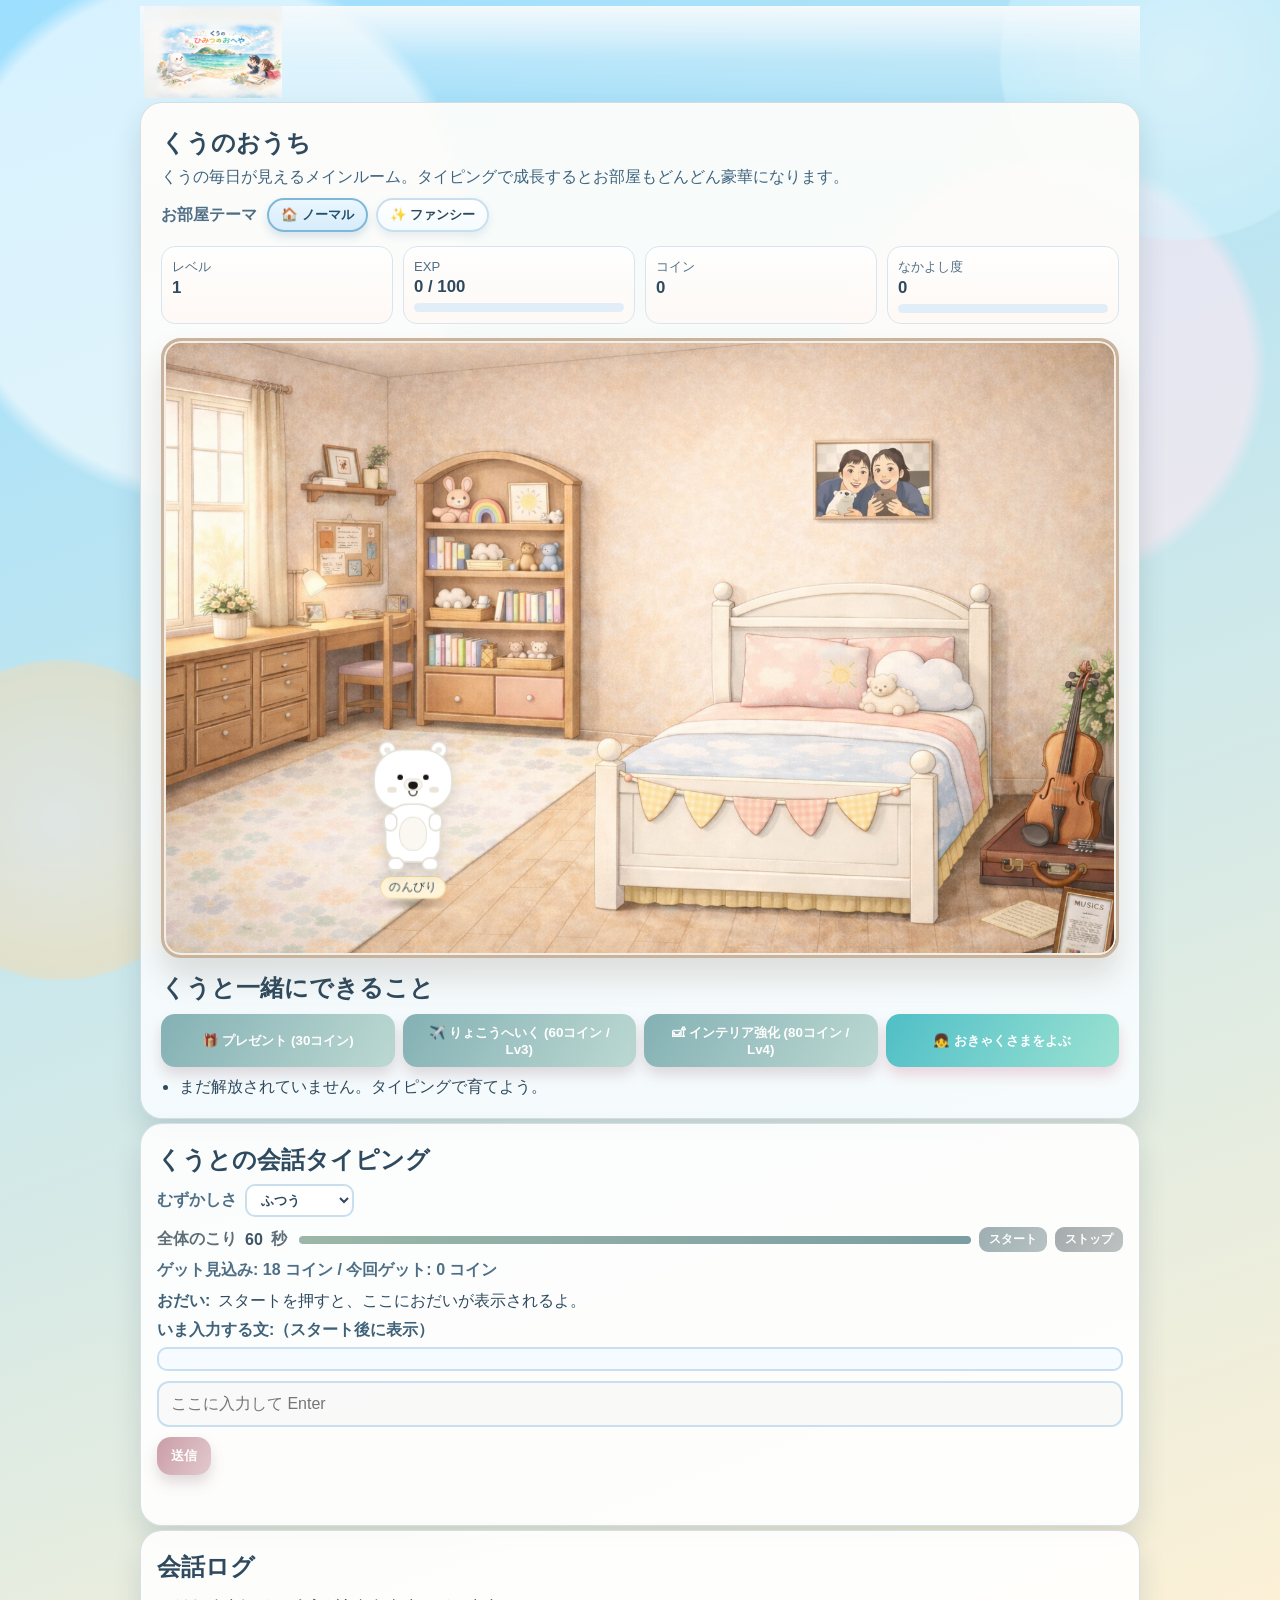
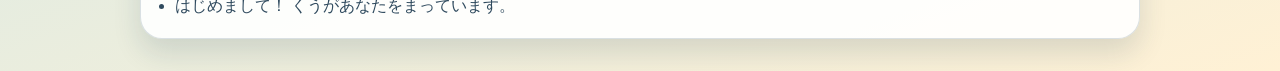
==== index.html @ 97573c38 "Initial commit for Amplify hosting" ====
<!doctype html>
<html lang="ja">
  <head>
    <meta charset="UTF-8" />
    <meta name="viewport" content="width=device-width, initial-scale=1.0" />
    <title>くうのひみつのおへや</title>
    <link rel="stylesheet" href="style.css" />
  </head>
  <body>
    <div class="bg-shape shape-a"></div>
    <div class="bg-shape shape-b"></div>
    <main class="app">
      <header class="hero title-strip" aria-label="くうのひみつのおへや">
        <img class="title-strip-image" src="title.png" alt="くうのひみつのおへや" />
      </header>

      <section class="home-main card">
        <div class="home-head">
          <h2>くうのおうち</h2>
          <p>くうの毎日が見えるメインルーム。タイピングで成長するとお部屋もどんどん豪華になります。</p>
          <div class="room-theme-row">
            <span class="room-theme-label">お部屋テーマ</span>
            <div class="room-theme-buttons" role="group" aria-label="お部屋テーマ">
              <button type="button" class="room-theme-btn" data-theme="normal">🏠 ノーマル</button>
              <button type="button" class="room-theme-btn" data-theme="fancy">✨ ファンシー</button>
            </div>
          </div>
        </div>
        <section class="dashboard">
          <div class="stat">
            <span>レベル</span>
            <strong id="level">1</strong>
          </div>
          <div class="stat">
            <span>EXP</span>
            <strong id="exp">0 / 100</strong>
            <div class="bar"><i id="expBar"></i></div>
          </div>
          <div class="stat">
            <span>コイン</span>
            <strong id="coins">0</strong>
          </div>
          <div class="stat">
            <span>なかよし度</span>
            <strong id="friendship">0</strong>
            <div class="bar warm"><i id="friendBar"></i></div>
          </div>
        </section>

        <div id="room" class="room level-1">
          <div class="ceiling-beam"></div>
          <div class="floor"></div>
          <div class="wall-lamp"></div>
          <div class="window">
            <div class="sea-horizon"></div>
            <div class="sea-wave wave-back"></div>
            <div class="sea-wave wave-front"></div>
            <div class="whale">
              <i class="whale-eye"></i>
              <i class="whale-cheek"></i>
            </div>
            <div class="gull gull-a"></div>
            <div class="gull gull-b"></div>
          </div>
          <div class="curtain curtain-left"></div>
          <div class="curtain curtain-right"></div>
          <div id="kuuInRoom" class="kuu-in-room mood-idle" aria-label="おうちのくう">
            <div class="kuu-body">
              <i class="ear ear-left"></i>
              <i class="ear ear-right"></i>
              <div class="head">
                <i class="eye eye-left"></i>
                <i class="eye eye-right"></i>
                <i class="nose"></i>
                <i class="mouth"></i>
                <i class="cheek cheek-left"></i>
                <i class="cheek cheek-right"></i>
              </div>
              <div class="torso">
                <i class="belly"></i>
              </div>
              <i class="paw paw-left paw-arm"></i>
              <i class="paw paw-right paw-arm"></i>
              <i class="paw paw-leg paw-leg-left"></i>
              <i class="paw paw-leg paw-leg-right"></i>
            </div>
            <div id="kuuMood" class="kuu-mood">のんびり</div>
            <p id="kuuSpeech" class="kuu-speech"></p>
          </div>
          <div id="giftEvent" class="gift-event" aria-hidden="true">
            <div class="gift-box">
              <i class="gift-lid"></i>
              <i class="gift-ribbon"></i>
              <span id="giftItem" class="gift-item"></span>
            </div>
          </div>
          <div class="bed" aria-label="ベッド"></div>
          <div class="tea-table" aria-label="ティーテーブル">
            <i class="table-leg leg-left"></i>
            <i class="table-leg leg-right"></i>
            <i class="cake"></i>
            <i class="tea-cup"></i>
            <i class="tea-pot"></i>
          </div>
          <div class="bookshelf"></div>
          <div class="left-table" aria-label="テーブル"></div>
          <div id="guestVisit" class="guest-visit" aria-hidden="true">
            <img id="guestImage" class="guest-image" src="小学生.png" alt="遊びに来た小学生" />
            <p id="guestSpeech" class="guest-speech">こんにちは！</p>
          </div>
          <div class="rug"></div>
          <div class="wall-photo" aria-label="くうと女の子の写真">
            <img
              class="wall-photo-image"
              src="Gemini_Generated_Image_2qq8fg2qq8fg2qq8.png"
              alt="くうと女の子の写真"
            />
          </div>
          <div class="plush">🧸</div>
          <div class="plant">🪴</div>
          <div id="roomBonus" class="room-bonus"></div>
        </div>

        <section class="actions">
          <h2>くうと一緒にできること</h2>
          <div class="action-grid">
            <button id="giftBtn" class="action-btn">🎁 プレゼント (30コイン)</button>
            <button id="tripBtn" class="action-btn">✈️ りょこうへいく (60コイン / Lv3)</button>
            <button id="interiorBtn" class="action-btn">🛋 インテリア強化 (80コイン / Lv4)</button>
            <button id="guestBtn" class="action-btn">👧 おきゃくさまをよぶ</button>
          </div>
          <ul id="unlockList" class="unlock-list"></ul>
        </section>
      </section>

      <section class="typing card">
        <h2>くうとの会話タイピング</h2>
        <div class="difficulty-row">
          <label for="difficultySelect">むずかしさ</label>
          <select id="difficultySelect">
            <option value="easy">かんたん</option>
            <option value="normal" selected>ふつう</option>
            <option value="challenge">チャレンジ</option>
          </select>
        </div>
        <div class="timer-row">
          <span>全体のこり</span>
          <strong id="timeLeft">60</strong>
          <span>秒</span>
          <div class="timer-bar"><i id="timerBar"></i></div>
          <button id="timerStartBtn" type="button" class="timer-btn">スタート</button>
          <button id="timerStopBtn" type="button" class="timer-btn">ストップ</button>
        </div>
        <p class="coin-preview">ゲット見込み: <strong id="coinPreview">0</strong> コイン / 今回ゲット: <strong id="sessionCoins">0</strong> コイン</p>
        <div class="line"><span>おだい:</span> <p id="promptJa"></p></div>
        <p id="typingGuide" class="typing-guide">入力する文字（ローマ字 / 日本語どちらでもOK）: <code id="promptEn"></code></p>
        <input id="typingInput" type="text" autocomplete="off" spellcheck="false" placeholder="ここに入力して Enter" />
        <button id="submitBtn">送信</button>
        <p id="feedback" class="feedback"></p>
      </section>

      <section class="log card">
        <h2>会話ログ</h2>
        <ul id="chatLog"></ul>
      </section>
    </main>

    <script src="app.js"></script>
  </body>
</html>
---- style.css ----
:root {
  --bg-top: #9ddfff;
  --bg-bottom: #fff1d5;
  --card: rgba(255, 255, 255, 0.9);
  --ink: #2f4a5e;
  --accent: #ff8da6;
  --accent-soft: #ffd7e1;
  --mint: #8ad5bf;
  --line: rgba(54, 88, 112, 0.18);
}

* {
  box-sizing: border-box;
}

body {
  margin: 0;
  min-height: 100vh;
  font-family: "M PLUS Rounded 1c", "Hiragino Maru Gothic ProN", "Yu Gothic", sans-serif;
  background: radial-gradient(circle at 16% 14%, #ffffff95 0 14%, transparent 15%),
    radial-gradient(circle at 82% 22%, #ffe8f299 0 12%, transparent 13%),
    linear-gradient(160deg, var(--bg-top), var(--bg-bottom));
  color: var(--ink);
  overflow-x: hidden;
}

.bg-shape {
  position: fixed;
  border-radius: 999px;
  filter: blur(1px);
  opacity: 0.45;
  z-index: 0;
}

.shape-a {
  width: 360px;
  height: 360px;
  background: radial-gradient(circle, #fff 0%, #d6f6ff 70%, transparent 100%);
  top: -120px;
  right: -80px;
  animation: drift 7s ease-in-out infinite alternate;
}

.shape-b {
  width: 320px;
  height: 320px;
  background: radial-gradient(circle, #ffe6d8 0%, #ffd9a6 65%, transparent 100%);
  left: -100px;
  bottom: -80px;
  animation: drift 9s ease-in-out infinite alternate-reverse;
}

@keyframes drift {
  from {
    transform: translateY(0) translateX(0);
  }
  to {
    transform: translateY(24px) translateX(16px);
  }
}

@keyframes roomDepthDrift {
  from {
    background-size: 50% 100%, 50% 100%, 100% 100%;
  }
  to {
    background-size: 50.7% 100%, 50.7% 100%, 100% 100%;
  }
}

.app {
  position: relative;
  z-index: 1;
  width: min(1000px, 94vw);
  margin: 6px auto 32px;
  display: grid;
  gap: 4px;
}

.card {
  background: var(--card);
  border: 1px solid var(--line);
  border-radius: 22px;
  box-shadow: 0 14px 28px rgba(21, 56, 81, 0.14);
  padding: 16px;
}

.hero {
  display: grid;
  grid-template-columns: 1fr auto;
  align-items: end;
  justify-content: space-between;
  gap: 18px;
  padding: 20px 22px 18px;
  background:
    radial-gradient(circle at 88% 20%, #ffe0ed9e 0 20%, transparent 21%),
    radial-gradient(circle at 12% 84%, #d8f0ff9c 0 19%, transparent 20%),
    linear-gradient(135deg, #fffdf8f2, #fff8f0eb);
  border: 1px solid #e5d8c5;
}

.hero.title-strip {
  position: relative;
  display: flex;
  justify-content: flex-start;
  align-items: flex-start;
  padding: 0 4px 0;
  border: 0;
  border-radius: 0;
  background: linear-gradient(180deg, #f4f9fc 0%, #f4f9fc94 34%, #f4f9fc3b 58%, #f4f9fc00 100%);
  box-shadow: none;
  overflow: visible;
}

.hero.title-strip::after {
  content: none;
}

.title-strip-image {
  display: block;
  width: min(100%, 560px);
  max-height: 92px;
  height: auto;
  margin: 0;
  object-fit: contain;
  object-position: left top;
  filter: none;
}


.hero-copy {
  max-width: 720px;
  display: grid;
  gap: 8px;
}

.eyebrow {
  margin: 0;
  margin-bottom: 8px;
}

.eyebrow span {
  display: inline-block;
  letter-spacing: 0.14em;
  font-size: 0.7rem;
  text-transform: uppercase;
  color: #6b5a43;
  background: #fffef9cc;
  border: 1px solid #e2d2be;
  border-radius: 999px;
  padding: 4px 10px;
}

h1 {
  margin: 0;
  font-size: clamp(1.1rem, 2vw, 1.35rem);
  line-height: 1.25;
  color: #6f5b47;
  letter-spacing: 0.02em;
}

h2 {
  margin: 4px 0 8px;
}

.home-head p {
  margin: 0;
  color: #40647e;
}

.room-theme-row {
  margin-top: 10px;
  display: flex;
  align-items: center;
  gap: 10px;
  flex-wrap: wrap;
}

.room-theme-label {
  font-weight: 700;
  color: #4f6f86;
}

.room-theme-buttons {
  display: flex;
  gap: 8px;
  flex-wrap: wrap;
}

.room-theme-btn {
  border: 2px solid #c9dfef;
  border-radius: 999px;
  padding: 6px 12px;
  background: linear-gradient(180deg, #ffffff, #f4fbff);
  color: #2f4a5e;
  font-weight: 700;
  box-shadow: 0 4px 8px rgba(74, 112, 138, 0.12);
}

.room-theme-btn.is-active {
  border-color: #7eb7d9;
  background: linear-gradient(180deg, #eaf7ff, #d7ecfa);
  color: #24506d;
  box-shadow: 0 5px 10px rgba(52, 111, 147, 0.18);
}

.subtitle {
  margin: 0;
  line-height: 1.5;
  color: #5f6d75;
  background: #fffffff0;
  border: 1px solid #e4dccf;
  border-radius: 12px;
  padding: 9px 12px;
}

.hero-tags {
  margin-top: 12px;
  display: flex;
  flex-wrap: wrap;
  gap: 8px;
}

.hero-tags span {
  font-size: 0.74rem;
  font-weight: 700;
  color: #6a5d4c;
  background: #fffaf1;
  border: 1px solid #e7d2b6;
  border-radius: 999px;
  padding: 4px 10px;
}

.kuu-face {
  align-self: center;
  font-size: clamp(2.3rem, 5vw, 3.1rem);
  background: linear-gradient(180deg, #fffef9, #fff5e8);
  border: 2px solid #eed4ba;
  border-radius: 22px;
  padding: 14px 18px;
  white-space: nowrap;
  box-shadow: 0 10px 20px rgba(112, 85, 58, 0.2);
}

.dashboard {
  display: grid;
  grid-template-columns: repeat(auto-fit, minmax(160px, 1fr));
  gap: 10px;
}

.home-main {
  padding: 20px;
  background: linear-gradient(180deg, #fffdf9e8 0%, #f7fcffe8 100%);
}

.home-main .dashboard {
  margin-top: 14px;
}

.stat {
  background: linear-gradient(180deg, #ffffffdb, #fff8f4d8);
  border-radius: 14px;
  border: 1px solid #d8e5ef;
  padding: 10px;
}

.stat span {
  font-size: 0.82rem;
  color: #4f6f86;
}

.stat strong {
  display: block;
  margin-top: 2px;
  font-size: 1.05rem;
}

.bar {
  margin-top: 6px;
  width: 100%;
  height: 9px;
  border-radius: 99px;
  background: #e2eef7;
}

.bar i {
  display: block;
  width: 0;
  height: 100%;
  border-radius: 99px;
  background: linear-gradient(90deg, #69a6ff, #9fd5ff);
  transition: width 220ms ease;
}

.bar.warm i {
  background: linear-gradient(90deg, #ff8f6f, #ffd18b);
}

.line {
  display: flex;
  gap: 8px;
  align-items: flex-start;
  margin-bottom: 8px;
}

.line span {
  font-weight: 800;
  color: #3f6178;
}

.line p {
  margin: 0;
}

.typing-guide {
  margin: 0 0 10px;
  font-weight: 700;
  color: #3f6178;
}

.typing-guide code {
  display: block;
  margin-top: 6px;
  padding: 10px 12px;
  border-radius: 10px;
  border: 2px solid #c9dff1;
  background: #f5fbff;
  color: #27485f;
  font-size: 0.98rem;
  line-height: 1.5;
  white-space: pre-wrap;
  word-break: break-word;
}

.timer-row {
  display: flex;
  align-items: center;
  flex-wrap: wrap;
  gap: 8px;
  margin-bottom: 10px;
  color: #5d6e79;
  font-weight: 700;
}

.timer-row strong {
  width: 2ch;
  text-align: right;
  color: #3e5566;
}

.timer-bar {
  flex: 1;
  height: 8px;
  border-radius: 99px;
  background: #ddd6cc;
  overflow: hidden;
  margin-left: 4px;
}

.timer-bar i {
  display: block;
  width: 100%;
  height: 100%;
  background: linear-gradient(90deg, #9cb7a9, #7a9ea1);
  transition: width 180ms linear;
}

.timer-btn {
  padding: 5px 10px;
  border-radius: 9px;
  font-size: 0.72rem;
  font-weight: 700;
  box-shadow: none;
  background: linear-gradient(120deg, #9eaeb1, #b7c2c4);
}

.coin-preview {
  margin: -2px 0 10px;
  color: #4f6f86;
  font-weight: 700;
}

.difficulty-row {
  display: flex;
  align-items: center;
  gap: 8px;
  margin-bottom: 10px;
}

.difficulty-row label {
  font-weight: 700;
  color: #4f6f86;
}

.difficulty-row select {
  border: 2px solid #c9dfef;
  border-radius: 10px;
  padding: 6px 10px;
  background: #fff;
  color: #2f4a5e;
  font-weight: 700;
}

code {
  background: #eef6ff;
  border: 1px solid #d4e7f8;
  border-radius: 8px;
  padding: 2px 8px;
}

input {
  width: 100%;
  padding: 12px;
  font-size: 1rem;
  border: 2px solid #c9dfef;
  border-radius: 12px;
  margin-bottom: 10px;
}

button {
  border: 0;
  border-radius: 14px;
  background: linear-gradient(120deg, var(--accent), #ffc1cf);
  color: white;
  font-weight: 700;
  padding: 10px 14px;
  cursor: pointer;
  box-shadow: 0 8px 14px rgba(190, 88, 115, 0.24);
}

button:disabled {
  filter: grayscale(0.6);
  cursor: not-allowed;
}

.feedback {
  min-height: 24px;
  margin: 10px 0 0;
  font-weight: 700;
}

.actions h2 {
  margin: 14px 0 10px;
}

.action-grid {
  display: grid;
  grid-template-columns: repeat(auto-fit, minmax(190px, 1fr));
  gap: 8px;
}

.action-btn {
  background: linear-gradient(120deg, #4fbfc7, #9ce2d2);
}

.unlock-list {
  margin: 10px 0 0;
  padding-left: 18px;
}

.room {
  position: relative;
  height: 620px;
  margin-top: 14px;
  border-radius: 20px;
  border: 3px solid #c9b39c;
  background:
    linear-gradient(112deg, #efe3d4 0%, #e0cfbb 100%),
    linear-gradient(248deg, #f1e8dc 0%, #dfcebb 100%),
    radial-gradient(circle at 50% -6%, #fff7ea 0 18%, transparent 42%);
  background-size: 50% 100%, 50% 100%, 100% 100%;
  background-position: left top, right top, center top;
  background-repeat: no-repeat;
  overflow: hidden;
  box-shadow: inset 0 0 0 2px #f3ede4, 0 20px 30px rgba(105, 89, 73, 0.18);
  animation: none;
}

.room.room-image.room-theme-normal {
  background: url("./部屋.png") center / cover no-repeat;
}

.room.room-image.room-theme-fancy {
  background: url("./部屋_ファンシー.png") center / cover no-repeat;
}

.room.room-image.room-theme-hawaii {
  background: url("./beach.png") center / cover no-repeat;
}

.room.room-image.room-theme-hawaii > :not(#kuuInRoom) {
  display: none !important;
}

.room.room-image::before,
.room.room-image::after {
  display: none;
}

.room.room-image .ceiling-beam,
.room.room-image .floor,
.room.room-image .wall-lamp,
.room.room-image .window,
.room.room-image .curtain,
.room.room-image .bed,
.room.room-image .kitchen,
.room.room-image .tea-table,
.room.room-image .bookshelf,
.room.room-image .rug,
.room.room-image .wall-photo,
.room.room-image .plush,
.room.room-image .plant,
.room.room-image .room-bonus {
  display: none !important;
}

.left-table {
  position: absolute;
  left: 94px;
  bottom: 52px;
  width: 340px;
  height: 380px;
  background: url("./テーブル.png") center / contain no-repeat;
  z-index: 6;
  pointer-events: none;
}

.guest-visit {
  position: absolute;
  left: 50%;
  bottom: -34px;
  width: 280px;
  opacity: 0;
  transform: translateX(-50%) translateY(8px) scale(0.94);
  transition: opacity 180ms ease, transform 180ms ease;
  z-index: 11;
  pointer-events: none;
}

.guest-visit.active {
  opacity: 1;
  transform: translateX(-50%) translateY(0) scale(1);
}

.guest-image {
  display: block;
  width: 100%;
  height: auto;
  filter: drop-shadow(0 8px 12px rgba(42, 51, 62, 0.2));
}

.guest-speech {
  position: absolute;
  left: 50%;
  bottom: calc(100% + 8px);
  transform: translateX(-50%);
  margin: 0;
  min-width: 132px;
  max-width: min(240px, 88vw);
  padding: 7px 11px;
  border-radius: 14px;
  border: 1px solid #c3d5e1;
  background: #f7fcff;
  color: #34586f;
  font-size: 0.72rem;
  font-weight: 700;
  text-align: center;
  white-space: normal;
  overflow-wrap: anywhere;
  word-break: break-word;
  line-height: 1.35;
  box-shadow: 0 5px 10px rgba(61, 92, 112, 0.16);
}

.guest-speech::after {
  content: "";
  position: absolute;
  left: 50%;
  top: 100%;
  width: 12px;
  height: 12px;
  background: #f7fcff;
  border-right: 1px solid #c3d5e1;
  border-bottom: 1px solid #c3d5e1;
  transform: translateX(-50%) rotate(45deg);
}

.room::before {
  content: "";
  position: absolute;
  inset: 0;
  background:
    linear-gradient(90deg, transparent 49.55%, #ccb49b 49.86%, #f6ead9 50%, #ccb49b 50.14%, transparent 50.45%),
    radial-gradient(circle at 50% 14%, #ffffff7a 0%, transparent 28%);
  box-shadow: inset 0 0 54px #8e623729;
  pointer-events: none;
}

.room::after {
  content: "";
  position: absolute;
  inset: 0;
  border-radius: 14px;
  box-shadow: inset 0 -28px 42px #6f4b2e40;
  pointer-events: none;
}

.ceiling-beam {
  position: absolute;
  left: 0;
  right: 0;
  top: 0;
  height: 22px;
  background: linear-gradient(180deg, #b29b82, #9c856d);
  border-bottom: 2px solid #85725f;
  z-index: 2;
}

.wall-lamp {
  position: absolute;
  right: 184px;
  top: 56px;
  width: 22px;
  height: 38px;
  border-radius: 12px;
  background: linear-gradient(180deg, #f0e8db, #e2d4bf);
  border: 2px solid #b8a58d;
  z-index: 4;
  animation: lampPulse 3.8s ease-in-out infinite;
}

.wall-lamp::before {
  content: "";
  position: absolute;
  left: 50%;
  top: -8px;
  width: 8px;
  height: 8px;
  transform: translateX(-50%);
  border-radius: 50%;
  background: #d5bf94;
}

.wall-lamp::after {
  content: "";
  position: absolute;
  left: 50%;
  top: -8px;
  width: 120px;
  height: 120px;
  transform: translateX(-50%);
  border-radius: 50%;
  background: radial-gradient(circle, #d8c4a05e 0%, transparent 72%);
}

.floor {
  position: absolute;
  left: 0;
  right: 0;
  bottom: 0;
  height: 360px;
  background:
    linear-gradient(90deg, transparent 49.7%, #9f846b 50%, transparent 50.3%);
  z-index: 1;
}

.floor::before {
  content: "";
  position: absolute;
  inset: 0 50% 0 0;
  clip-path: polygon(100% 1%, 0 100%, 100% 100%);
  background:
    linear-gradient(180deg, #cab39b 0%, #b79d84 32%, #9f856c 100%),
    repeating-linear-gradient(
      92deg,
      #b69d84 0 16px,
      #a58d75 16px 32px
    ),
    repeating-linear-gradient(
      146deg,
      transparent 0 20px,
      rgba(118, 90, 63, 0.22) 20px 24px
    );
  background-blend-mode: multiply;
  border-top: 2px solid #917960;
  box-shadow: inset -10px 0 18px rgba(86, 61, 39, 0.16);
}

.floor::after {
  content: "";
  position: absolute;
  inset: 0 0 0 50%;
  clip-path: polygon(0 1%, 0 100%, 100% 100%);
  background:
    linear-gradient(180deg, #ccb79f 0%, #b9a086 32%, #a28870 100%),
    repeating-linear-gradient(
      88deg,
      #b89f86 0 16px,
      #a78f76 16px 32px
    ),
    repeating-linear-gradient(
      34deg,
      transparent 0 20px,
      rgba(118, 90, 63, 0.22) 20px 24px
    );
  background-blend-mode: multiply;
  border-top: 2px solid #917960;
  box-shadow: inset 10px 0 18px rgba(86, 61, 39, 0.16);
}

.window {
  position: absolute;
  top: 40px;
  left: 16px;
  width: min(300px, 33%);
  height: 198px;
  border-radius: 18px;
  border: 12px solid #f0ebe4;
  box-shadow: inset 0 0 0 5px #b4a18e, 0 8px 16px rgba(110, 94, 78, 0.2);
  background: linear-gradient(#a7c7d6 0%, #dde7ec 55%, #94b4c3 56%, #7396a8 100%);
  overflow: hidden;
  z-index: 1;
  transform: skewX(-6deg) skewY(-1deg);
  transform-origin: left center;
  clip-path: polygon(0 0, 96% 3%, 92% 100%, 0 100%);
}

.curtain {
  position: absolute;
  top: 34px;
  width: 40px;
  height: 226px;
  border-radius: 0 0 16px 16px;
  background: repeating-linear-gradient(
    90deg,
    #d9c6cb 0 8px,
    #c9b4bc 8px 16px
  );
  border: 2px solid #b29da4;
  z-index: 3;
  transform-origin: top center;
  animation: curtainSway 6.4s ease-in-out infinite;
  transform: skewX(-6deg) skewY(-1deg);
}

.curtain-left {
  left: 12px;
}

.curtain-right {
  left: calc(16px + min(300px, 33%) - 48px);
  animation-delay: 0.8s;
}

.window::before {
  content: "";
  position: absolute;
  inset: 0;
  border-radius: 6px;
  box-shadow: inset 0 0 0 9px #f0ebe4, inset 0 0 0 13px #b4a18e;
  z-index: 8;
  pointer-events: none;
}

.window::after {
  content: "";
  position: absolute;
  inset: 13px;
  background:
    linear-gradient(90deg, transparent 49%, #ddd5c7 49%, #ddd5c7 51%, transparent 51%),
    linear-gradient(180deg, transparent 47%, #ddd5c7 47%, #ddd5c7 49%, transparent 49%);
  z-index: 9;
  pointer-events: none;
}

.whale {
  position: absolute;
  width: 96px;
  height: 38px;
  left: 22%;
  top: 60%;
  border-radius: 38px 48px 30px 26px;
  background: linear-gradient(180deg, #627d8f, #4a6575);
  z-index: 2;
  animation: whaleSwim 10s ease-in-out infinite;
}

.whale::before {
  content: "";
  position: absolute;
  right: -14px;
  top: 10px;
  width: 18px;
  height: 14px;
  border-radius: 0 50% 50% 0;
  background: #425b6b;
}

.whale::after {
  content: "";
  position: absolute;
  left: 26px;
  top: -16px;
  width: 4px;
  height: 18px;
  border-radius: 99px;
  background: #eaf9ff;
  box-shadow: -4px -6px 0 #eaf9ff99, 4px -5px 0 #eaf9ff88;
}

.whale-eye {
  position: absolute;
  left: 24px;
  top: 14px;
  width: 7px;
  height: 7px;
  border-radius: 50%;
  background: #243646;
}

.whale-cheek {
  position: absolute;
  left: 14px;
  top: 22px;
  width: 10px;
  height: 6px;
  border-radius: 99px;
  background: #d8b9b9;
  opacity: 0.85;
}

.sea-horizon {
  position: absolute;
  left: 0;
  right: 0;
  top: 56%;
  height: 2px;
  background: #c4d5de;
  opacity: 0.7;
}

.sea-wave {
  position: absolute;
  width: 220%;
  left: -20%;
  border-radius: 45% 55% 0 0;
}

.wave-back {
  bottom: -18px;
  height: 82px;
  z-index: 1;
  background: radial-gradient(circle at 30% 100%, #88aebe 0 38%, transparent 39%),
    radial-gradient(circle at 58% 100%, #7ca2b3 0 36%, transparent 37%),
    radial-gradient(circle at 82% 100%, #7098aa 0 33%, transparent 34%),
    linear-gradient(#6f99ac, #5f8698);
  animation: waveDrift 11s linear infinite;
}

.wave-front {
  bottom: -24px;
  height: 94px;
  z-index: 3;
  background: radial-gradient(circle at 18% 100%, #9cb9c6 0 40%, transparent 41%),
    radial-gradient(circle at 44% 100%, #96b4c1 0 40%, transparent 41%),
    radial-gradient(circle at 72% 100%, #8eacba 0 38%, transparent 39%),
    linear-gradient(#7f9fac, #577a8d);
  animation: waveDrift 7.8s linear infinite reverse;
}

.rug {
  position: absolute;
  left: 338px;
  bottom: 36px;
  width: 206px;
  height: 62px;
  border-radius: 55px;
  background:
    radial-gradient(circle at 50% 50%, #f2e9df 0 16%, transparent 17%),
    repeating-radial-gradient(circle at 50% 50%, #d8cabd 0 8%, #c4b3a3 8% 16%);
  border: 3px solid #b29b85;
  box-shadow: inset 0 -8px 0 #c1ac98;
  z-index: 2;
}

.gull {
  position: absolute;
  width: 18px;
  height: 10px;
  border-top: 2px solid #f7fbff;
  border-radius: 99px 99px 0 0;
  opacity: 0.9;
}

.gull::after {
  content: "";
  position: absolute;
  left: 8px;
  top: -2px;
  width: 18px;
  height: 10px;
  border-top: 2px solid #f7fbff;
  border-radius: 99px 99px 0 0;
}

.gull-a {
  top: 48px;
  left: 56px;
  animation: gullFloat 8s ease-in-out infinite;
}

.gull-b {
  top: 92px;
  left: 210px;
  width: 14px;
  opacity: 0.75;
  animation: gullFloat 6.8s ease-in-out infinite 1.2s;
}

.kuu-in-room {
  position: absolute;
  left: 20%;
  bottom: 36px;
  --kuu-body-scale: 0.78;
  display: grid;
  justify-items: center;
  gap: 4px;
  z-index: 12;
  transform-origin: center bottom;
  perspective: 620px;
  transform-style: preserve-3d;
  will-change: transform;
  animation: kuuBob 2.4s ease-in-out infinite;
}

.kuu-in-room::before {
  content: "";
  position: absolute;
  left: 50%;
  bottom: 8px;
  width: 74px;
  height: 16px;
  transform: translateX(-50%);
  border-radius: 50%;
  background: radial-gradient(ellipse at center, rgba(43, 35, 29, 0.34) 0%, rgba(43, 35, 29, 0) 72%);
  z-index: -1;
  pointer-events: none;
  animation: kuuShadowPulse 2.4s ease-in-out infinite;
}

.kuu-body {
  position: relative;
  width: 118px;
  height: 172px;
  transform: scale(var(--kuu-body-scale));
  transform-origin: center bottom;
  filter: drop-shadow(0 8px 10px rgba(70, 78, 82, 0.2));
}

.ear {
  position: absolute;
  top: 4px;
  width: 22px;
  height: 22px;
  border-radius: 50%;
  background: #ffffff;
  border: 2px solid #e3e0d6;
  animation: earWiggle 4.2s ease-in-out infinite;
}

.ear::after {
  content: "";
  position: absolute;
  inset: 6px 5px 5px;
  border-radius: 50%;
  background: #ebe7df;
}

.ear-left {
  left: 15px;
}

.ear-right {
  right: 15px;
}

.head {
  position: absolute;
  left: 8px;
  right: 8px;
  top: 14px;
  height: 78px;
  border-radius: 38px 38px 34px 34px;
  background: #ffffff;
  border: 2px solid #e3e0d6;
}

.head::after {
  content: "";
  position: absolute;
  left: 50%;
  top: 36px;
  width: 22px;
  height: 14px;
  transform: translateX(-50%);
  border-radius: 12px;
  background: #f8f5ee;
  border: 1px solid #e0dbcf;
}

.head::before {
  content: "";
  position: absolute;
  left: 50%;
  top: 16px;
  width: 30px;
  height: 40px;
  transform: translateX(-50%);
  border-radius: 50%;
  background: #f6f3eb;
  border: 1px solid #e0dbcf;
  opacity: 0;
}

.eye {
  position: absolute;
  top: 31px;
  width: 7px;
  height: 7px;
  border-radius: 50%;
  background: #191816;
  animation: eyeBlink 3.4s infinite;
  z-index: 2;
}

.eye-left {
  left: 29px;
}

.eye-right {
  right: 29px;
}

.nose {
  position: absolute;
  left: 50%;
  top: 40px;
  width: 12px;
  height: 10px;
  border-radius: 55% 55% 68% 68%;
  background: #1b1917;
  transform: translateX(-50%);
  z-index: 3;
}

.mouth {
  position: absolute;
  left: 50%;
  top: 52px;
  width: 12px;
  height: 7px;
  border: 2px solid #6c655b;
  border-top: 0;
  border-radius: 0 0 10px 10px;
  transform: translateX(-50%);
  z-index: 3;
}

.cheek {
  position: absolute;
  top: 47px;
  width: 12px;
  height: 7px;
  border-radius: 99px;
  background: #e9e2d5;
  opacity: 0.92;
}

.cheek-left {
  left: 16px;
}

.cheek-right {
  right: 16px;
}

.torso {
  position: absolute;
  left: 23px;
  right: 23px;
  top: 84px;
  height: 76px;
  border-radius: 30px 30px 24px 24px;
  background: #ffffff;
  border: 2px solid #e3e0d6;
}

.belly {
  position: absolute;
  left: 50%;
  top: 15px;
  width: 36px;
  height: 44px;
  transform: translateX(-50%);
  border-radius: 48%;
  background: #faf8f1;
  border: 1px solid #e3e0d6;
}

.paw {
  position: absolute;
  width: 18px;
  height: 13px;
  border-radius: 10px 10px 8px 8px;
  background: #ffffff;
  border: 2px solid #e3e0d6;
}

.paw-arm {
  top: 96px;
  width: 18px;
  height: 24px;
  border-radius: 14px;
}

.paw-left {
  left: 21px;
}

.paw-right {
  right: 21px;
}

.paw-leg {
  bottom: 2px;
  width: 22px;
  height: 17px;
  border-radius: 12px 12px 10px 10px;
}

.paw-leg-left {
  left: 26px;
}

.paw-leg-right {
  right: 26px;
}

.kuu-body::after {
  content: "";
  position: absolute;
  right: -7px;
  top: 113px;
  width: 16px;
  height: 7px;
  border-radius: 50%;
  border: 2px solid #e3e0d6;
  border-left: 0;
  opacity: 0;
  box-shadow: 0 6px 12px rgba(84, 79, 69, 0.18);
}

.bed {
  position: absolute;
  left: -8px;
  bottom: 46px;
  width: 470px;
  height: 298px;
  background: url("./ベッド.png") center / contain no-repeat;
  z-index: 4;
  pointer-events: none;
}

.kitchen {
  position: absolute;
  left: 14px;
  bottom: 82px;
  width: 320px;
  height: 130px;
  z-index: 4;
  transform: scale(0.84);
  transform-origin: left bottom;
}

.kitchen.cooking::before {
  content: "🍳";
  position: absolute;
  left: 226px;
  bottom: 70px;
  font-size: 1.2rem;
  animation: panBounce 0.8s ease-in-out infinite;
}

.kitchen.cooking::after {
  content: "";
  position: absolute;
  left: 236px;
  bottom: 86px;
  width: 20px;
  height: 24px;
  border-radius: 50%;
  background: radial-gradient(circle, #ffffffaa 0%, transparent 70%);
  animation: steamRise 1s ease-in-out infinite;
}

.fridge {
  position: absolute;
  left: 0;
  bottom: 0;
  width: 66px;
  height: 120px;
  border-radius: 14px;
  background: linear-gradient(180deg, #e2e7eb, #d0d6dd);
  border: 3px solid #a2adb8;
}

.fridge::before {
  content: "";
  position: absolute;
  left: 7px;
  right: 7px;
  top: 50%;
  height: 2px;
  background: #97a3af;
}

.counter {
  position: absolute;
  left: 74px;
  bottom: 0;
  width: 230px;
  height: 86px;
  border-radius: 10px;
  background: linear-gradient(180deg, #e1d5c5, #d0bfab);
  border: 3px solid #a08a72;
}

.counter::before {
  content: "";
  position: absolute;
  left: -3px;
  right: -3px;
  top: -10px;
  height: 12px;
  border-radius: 10px;
  background: #937a61;
}

.sink {
  position: absolute;
  left: 126px;
  bottom: 44px;
  width: 66px;
  height: 24px;
  border-radius: 10px;
  border: 2px solid #8f9eac;
  background: #c1cfd9;
}

.sink::before {
  content: "";
  position: absolute;
  left: 26px;
  top: -12px;
  width: 10px;
  height: 12px;
  border: 2px solid #8f9eac;
  border-bottom: 0;
  border-radius: 8px 8px 0 0;
}

.stove {
  position: absolute;
  left: 214px;
  bottom: 46px;
  width: 56px;
  height: 20px;
  border-radius: 8px;
  background: #52575d;
}

.stove::before,
.stove::after {
  content: "";
  position: absolute;
  top: 5px;
  width: 10px;
  height: 10px;
  border-radius: 50%;
  border: 2px solid #8c959d;
}

.stove::before {
  left: 10px;
}

.stove::after {
  right: 10px;
}

.kettle {
  position: absolute;
  left: 236px;
  bottom: 66px;
  width: 20px;
  height: 14px;
  border-radius: 10px 10px 8px 8px;
  background: #d8cec4;
  border: 2px solid #9b8a7b;
}

.kettle::before {
  content: "";
  position: absolute;
  right: -6px;
  top: 2px;
  width: 6px;
  height: 6px;
  border: 2px solid #9b8a7b;
  border-left: 0;
  border-radius: 0 8px 8px 0;
}

.shelf {
  position: absolute;
  left: 124px;
  bottom: 96px;
  width: 118px;
  height: 12px;
  border-radius: 6px;
  background: #957a60;
}

.shelf::before,
.shelf::after {
  content: "";
  position: absolute;
  top: -20px;
  width: 14px;
  height: 20px;
  border-radius: 4px;
  background: #ccb49a;
  border: 2px solid #9f846b;
}

.shelf::before {
  left: 18px;
}

.shelf::after {
  left: 56px;
}

.tea-table {
  position: absolute;
  left: 350px;
  bottom: 88px;
  width: 190px;
  height: 78px;
  border-radius: 24px;
  background: linear-gradient(180deg, #e3d7ca, #cfbeaa);
  border: 3px solid #a28b74;
  box-shadow: 0 12px 20px rgba(83, 68, 53, 0.18), inset 0 2px 0 #e8dfd5;
  z-index: 5;
  transform: scale(0.72);
  transform-origin: left bottom;
}

.table-leg {
  position: absolute;
  bottom: -34px;
  width: 12px;
  height: 34px;
  border-radius: 10px;
  background: linear-gradient(180deg, #8f775f, #75604a);
}

.leg-left {
  left: 26px;
}

.leg-right {
  right: 26px;
}

.cake {
  position: absolute;
  left: 20px;
  top: 10px;
  width: 62px;
  height: 44px;
  border-radius: 12px;
  background: linear-gradient(180deg, #e9e2d8 0 34%, #cbbdc0 34% 62%, #b39ea3 62% 100%);
  border: 2px solid #9d8d92;
  box-shadow: 0 4px 0 #918086;
}

.cake::before {
  content: "";
  position: absolute;
  left: 24px;
  top: -10px;
  width: 5px;
  height: 12px;
  border-radius: 99px;
  background: #d8c99a;
  box-shadow: 0 -4px 0 #b48b67;
}

.tea-cup {
  position: absolute;
  left: 98px;
  top: 24px;
  width: 26px;
  height: 18px;
  border-radius: 0 0 10px 10px;
  background: #dbd2c6;
  border: 2px solid #9f8b76;
}

.tea-cup::before {
  content: "";
  position: absolute;
  right: -8px;
  top: 3px;
  width: 8px;
  height: 8px;
  border: 2px solid #9f8b76;
  border-left: 0;
  border-radius: 0 99px 99px 0;
}

.tea-cup::after {
  content: "";
  position: absolute;
  left: 3px;
  top: -10px;
  width: 18px;
  height: 10px;
  border-radius: 99px;
  background: #7f6653;
  opacity: 0.9;
}

.tea-pot {
  position: absolute;
  right: 18px;
  top: 16px;
  width: 40px;
  height: 28px;
  border-radius: 16px 16px 14px 14px;
  background: linear-gradient(180deg, #d9d0c4, #c7b8a5);
  border: 2px solid #98846f;
}

.tea-pot::before {
  content: "";
  position: absolute;
  left: 12px;
  top: -8px;
  width: 14px;
  height: 8px;
  border: 2px solid #98846f;
  border-bottom: 0;
  border-radius: 10px 10px 0 0;
}

.tea-pot::after {
  content: "";
  position: absolute;
  right: -10px;
  top: 8px;
  width: 10px;
  height: 8px;
  border: 2px solid #98846f;
  border-left: 0;
  border-radius: 0 8px 8px 0;
}

.guest-group {
  position: absolute;
  left: 332px;
  bottom: 106px;
  width: 250px;
  height: 190px;
  display: none;
  z-index: 9;
}

.guest-group.active {
  display: block;
}

.guest {
  position: absolute;
  bottom: 14px;
  width: 58px;
  height: 96px;
  border-radius: 24px 24px 14px 14px;
  background: linear-gradient(180deg, #4c5a70, #2f3a4c);
  border: 2px solid #273141;
}

.guest::before {
  content: "";
  position: absolute;
  left: 50%;
  top: -26px;
  width: 34px;
  height: 34px;
  transform: translateX(-50%);
  border-radius: 50%;
  background: #e8c2a6;
  border: 2px solid #b08f7a;
}

.guest::after {
  content: "";
  position: absolute;
  left: 50%;
  top: -31px;
  width: 42px;
  height: 16px;
  transform: translateX(-50%);
  border-radius: 50% 50% 38% 38%;
  background: #222832;
}

.guest i {
  position: absolute;
  left: 50%;
  top: 18px;
  width: 18px;
  height: 36px;
  transform: translateX(-50%);
  border-radius: 8px;
  background: #f0f3f9;
}

.guest-left {
  left: 8px;
}

.guest-center {
  left: 92px;
  height: 108px;
  width: 64px;
}

.guest-center::before {
  width: 38px;
  height: 38px;
}

.guest-right {
  right: 8px;
}

.guest-snack {
  position: absolute;
  left: 88px;
  bottom: 0;
  font-size: 1.2rem;
}

.guest-bubble {
  position: absolute;
  top: 0;
  left: 12px;
  right: 12px;
  margin: 0;
  padding: 8px 10px;
  border-radius: 12px;
  border: 1px solid #c4b8a8;
  background: #f8f2ea;
  color: #4e5c67;
  font-size: 0.75rem;
  line-height: 1.35;
  box-shadow: 0 6px 10px rgba(72, 59, 47, 0.12);
}

.bookshelf {
  position: absolute;
  right: 52px;
  bottom: 78px;
  width: 188px;
  height: 302px;
  background: url("./本だな.png") center / contain no-repeat;
  z-index: 4;
  pointer-events: none;
  transform: scale(0.92) rotate(0deg);
  transform-origin: right bottom;
}

.bookshelf::before {
  content: none;
}

.bookshelf::after {
  content: none;
}

.wall-photo {
  position: absolute;
  right: 32px;
  top: 54px;
  width: 130px;
  height: 98px;
  padding: 8px;
  border-radius: 10px;
  background: linear-gradient(180deg, #e8e1d8, #d8cec2);
  border: 4px solid #ad9985;
  box-shadow: 0 6px 14px rgba(72, 63, 52, 0.22);
  transform: rotate(-2deg);
  display: none;
  z-index: 5;
}

.wall-photo::before {
  content: "✦";
  position: absolute;
  right: -14px;
  top: -16px;
  color: #c2b497;
  font-size: 1rem;
  text-shadow: 0 0 8px #ffe9b6;
}

.wall-photo::after {
  content: "✿";
  position: absolute;
  left: -11px;
  top: -15px;
  font-size: 0.9rem;
}

.wall-photo-image {
  display: block;
  width: 100%;
  height: 100%;
  object-fit: cover;
  border-radius: 4px;
}

.photo-scene {
  position: relative;
  width: 100%;
  height: 100%;
  border-radius: 4px;
  background:
    linear-gradient(0deg, #ffffff 0 44%, transparent 44%),
    linear-gradient(#ece8df 0%, #d7d0c2 54%, #8f7d69 54%, #7d6b59 66%, #f2efe9 66%, #ece6db 100%);
  overflow: hidden;
}

.photo-scene::before {
  content: "";
  position: absolute;
  inset: 0 0 44% 0;
  background:
    repeating-linear-gradient(
      90deg,
      #dfd8cd 0 14px,
      #f2eee6 14px 28px
    ),
    repeating-linear-gradient(
      0deg,
      #dfd8cd 0 14px,
      #f2eee6 14px 28px
    );
  mix-blend-mode: multiply;
  opacity: 0.35;
}

.photo-lamp {
  position: absolute;
  left: 50%;
  top: 4px;
  width: 22px;
  height: 30px;
  transform: translateX(-50%);
  border-radius: 3px;
  background: linear-gradient(180deg, #fffdf8, #efe4d2);
  border: 1px solid #d8c7aa;
  z-index: 2;
}

.photo-lamp::before {
  content: "";
  position: absolute;
  left: 9px;
  top: 30px;
  width: 3px;
  height: 18px;
  background: #e7dbc4;
}

.photo-bed {
  position: absolute;
  left: -4px;
  right: -4px;
  bottom: -2px;
  height: 40px;
  background: linear-gradient(180deg, #fffefe, #f2eee8);
  border-top: 2px solid #dfd5c9;
  z-index: 6;
}

.photo-mom,
.photo-kid {
  position: absolute;
  bottom: 20px;
  border-radius: 24px 24px 14px 14px;
  border: 1px solid #8e8f9d;
  z-index: 4;
}

.photo-mom {
  left: 14px;
  width: 44px;
  height: 28px;
  background: linear-gradient(180deg, #6b7a97, #4b5f80);
  transform: rotate(-8deg);
}

.photo-kid {
  right: 14px;
  width: 38px;
  height: 27px;
  background: linear-gradient(180deg, #7485a4, #526784);
  border-color: #8e8f9d;
  transform: rotate(8deg);
}

.photo-mom::before {
  content: "";
  position: absolute;
  left: 10px;
  top: -16px;
  width: 24px;
  height: 20px;
  border-radius: 50%;
  background:
    radial-gradient(circle at 35% 42%, #27394a 0 1px, transparent 1.2px),
    radial-gradient(circle at 65% 42%, #27394a 0 1px, transparent 1.2px),
    radial-gradient(ellipse at 50% 64%, #d68587 0 2px, transparent 2.2px),
    #f4c9a4;
  border: 1px solid #d6ad88;
}

.photo-mom::after {
  content: "";
  position: absolute;
  left: 5px;
  top: -20px;
  width: 33px;
  height: 14px;
  border-radius: 46% 46% 42% 42%;
  background: #3c2b24;
}

.photo-kid::before {
  content: "";
  position: absolute;
  left: 8px;
  top: -16px;
  width: 22px;
  height: 19px;
  border-radius: 50%;
  background:
    radial-gradient(circle at 34% 42%, #27394a 0 1px, transparent 1.2px),
    radial-gradient(circle at 66% 42%, #27394a 0 1px, transparent 1.2px),
    radial-gradient(ellipse at 50% 66%, #d78d8f 0 2px, transparent 2.2px),
    #f6c9a4;
  border: 1px solid #d6ad88;
}

.photo-kid::after {
  content: "";
  position: absolute;
  left: 2px;
  top: -21px;
  width: 29px;
  height: 15px;
  border-radius: 48% 48% 40% 40%;
  background: #3d2a24;
  box-shadow: 16px 2px 0 -7px #3d2a24;
}

.photo-whitebear,
.photo-brownplush {
  position: absolute;
  bottom: 14px;
  border-radius: 46% 46% 44% 44%;
  border: 1px solid #b79f87;
  z-index: 5;
}

.photo-whitebear {
  left: 48px;
  width: 19px;
  height: 17px;
  background: #fff;
}

.photo-whitebear::before,
.photo-whitebear::after {
  content: "";
  position: absolute;
  top: -5px;
  width: 6px;
  height: 6px;
  border-radius: 50%;
  background: #fff;
  border: 1px solid #d8d8d8;
}

.photo-whitebear::before {
  left: 2px;
}

.photo-whitebear::after {
  right: 2px;
}

.photo-brownplush {
  right: 44px;
  width: 18px;
  height: 19px;
  background: #82624f;
}

.photo-brownplush::before {
  content: "";
  position: absolute;
  left: 4px;
  top: -6px;
  width: 8px;
  height: 7px;
  border-radius: 50%;
  background: #8f6b55;
}

.room.level-2 .wall-photo,
.room.level-3 .wall-photo,
.room.level-4 .wall-photo {
  display: block;
}

.kuu-mood {
  font-size: 0.75rem;
  background: #fff4d8;
  border: 1px solid #f1d89d;
  border-radius: 99px;
  padding: 2px 8px;
}

.kuu-speech {
  margin: 2px 0 0;
  max-width: 170px;
  padding: 6px 10px;
  border-radius: 12px;
  border: 1px solid #cbb9a6;
  background: #f7f1e8;
  color: #4f5e69;
  font-size: 0.72rem;
  line-height: 1.35;
  opacity: 0;
  transform: translateY(4px);
  transition: opacity 180ms ease, transform 180ms ease;
  pointer-events: none;
}

.kuu-speech.show {
  opacity: 1;
  transform: translateY(0);
}

.gift-event {
  position: absolute;
  left: 424px;
  bottom: 170px;
  z-index: 7;
  opacity: 0;
  transform: translateX(-120px) translateY(12px) scale(0.7);
  pointer-events: none;
}

.gift-event.active {
  opacity: 1;
  transform: translateX(0) translateY(0) scale(1);
  transition: transform 560ms cubic-bezier(0.2, 0.9, 0.3, 1), opacity 180ms ease;
}

.gift-box {
  position: relative;
  width: 44px;
  height: 34px;
  border-radius: 8px;
  background: linear-gradient(180deg, #e7cad1, #cfaeb6);
  border: 2px solid #a38c93;
  box-shadow: 0 6px 10px rgba(70, 56, 62, 0.2);
}

.gift-ribbon {
  position: absolute;
  left: 50%;
  top: -1px;
  width: 8px;
  height: 34px;
  transform: translateX(-50%);
  background: #7e6f74;
}

.gift-lid {
  position: absolute;
  left: -4px;
  top: -10px;
  width: 50px;
  height: 12px;
  border-radius: 6px;
  background: #dbc0c7;
  border: 2px solid #a38c93;
  transform-origin: left bottom;
  transition: transform 220ms ease;
}

.gift-item {
  position: absolute;
  left: 50%;
  top: -12px;
  transform: translateX(-50%) translateY(0) scale(0.8);
  min-width: 88px;
  padding: 4px 8px;
  border-radius: 999px;
  border: 1px solid #b9a99a;
  background: #f5eee4;
  color: #4e5c67;
  font-size: 0.68rem;
  font-weight: 700;
  text-align: center;
  opacity: 0;
  transition: transform 240ms ease, opacity 220ms ease;
}

.gift-event.open .gift-lid {
  transform: rotate(-26deg) translate(-6px, -2px);
}

.gift-event.open .gift-item {
  opacity: 1;
  transform: translateX(-50%) translateY(-20px) scale(1);
}

@keyframes kuuBob {
  0%,
  100% {
    transform: translateY(0) translateZ(0) rotateX(0deg) rotateY(-4deg) scale(1);
  }
  50% {
    transform: translateY(-5px) translateZ(8px) rotateX(3deg) rotateY(4deg) scale(1.025);
  }
}

@keyframes kuuShadowPulse {
  0%,
  100% {
    transform: translateX(-50%) scale(1);
    opacity: 0.42;
  }
  50% {
    transform: translateX(-50%) scale(0.88);
    opacity: 0.26;
  }
}

@keyframes sunGlow {
  0%,
  100% {
    transform: scale(1) translateX(0);
    opacity: 0.6;
  }
  50% {
    transform: scale(1.12) translateX(18px);
    opacity: 0.82;
  }
}

@keyframes waveDrift {
  from {
    transform: translateX(0);
  }
  to {
    transform: translateX(-13%);
  }
}

@keyframes lampPulse {
  0%,
  100% {
    filter: brightness(1);
  }
  50% {
    filter: brightness(1.08);
  }
}

@keyframes curtainSway {
  0%,
  100% {
    transform: rotate(0deg);
  }
  50% {
    transform: rotate(1.8deg);
  }
}

@keyframes whaleSwim {
  0%,
  100% {
    transform: translateX(0) translateY(0);
  }
  50% {
    transform: translateX(220px) translateY(-12px);
  }
}

@keyframes gullFloat {
  0%,
  100% {
    transform: translate(0, 0);
  }
  50% {
    transform: translate(18px, -8px);
  }
}

@keyframes eyeBlink {
  0%,
  44%,
  48%,
  100% {
    transform: scaleY(1);
  }
  46% {
    transform: scaleY(0.1);
  }
}

@keyframes earWiggle {
  0%,
  100% {
    transform: rotate(0);
  }
  50% {
    transform: rotate(7deg);
  }
}

@keyframes tailWiggle {
  0%,
  100% {
    transform: rotate(0deg);
  }
  50% {
    transform: rotate(10deg);
  }
}

@keyframes kuuWalk {
  0% {
    left: 50%;
    transform: translateY(0) translateZ(2px) rotateX(1deg) rotateY(-16deg);
  }
  25% {
    transform: translateY(-3px) translateZ(7px) rotateX(4deg) rotateY(-10deg);
  }
  50% {
    left: 2%;
    transform: translateY(0) translateZ(10px) rotateX(2deg) rotateY(0deg);
  }
  75% {
    transform: translateY(-3px) translateZ(7px) rotateX(4deg) rotateY(10deg);
  }
  100% {
    left: 50%;
    transform: translateY(0) translateZ(2px) rotateX(1deg) rotateY(16deg);
  }
}

@keyframes kuuWalkBodyTurn {
  0%,
  40% {
    transform: scale(var(--kuu-body-scale)) scaleX(-1) rotate(-1deg);
  }
  52% {
    transform: scale(var(--kuu-body-scale)) scaleX(1) rotate(0deg);
  }
  100% {
    transform: scale(var(--kuu-body-scale)) scaleX(1) rotate(1deg);
  }
}

@keyframes kuuFrontFade {
  0%,
  42%,
  62%,
  100% {
    opacity: 1;
  }
  48%,
  56% {
    opacity: 0;
  }
}

@keyframes kuuBackShow {
  0%,
  42%,
  62%,
  100% {
    opacity: 0;
  }
  48%,
  56% {
    opacity: 1;
  }
}

@keyframes kuuJump {
  0%,
  100% {
    transform: translateY(0) translateZ(0) rotateX(0deg) scale(1.02);
  }
  45% {
    transform: translateY(-18px) translateZ(14px) rotateX(8deg) scale(1.07);
  }
}

.kuu-in-room.mood-happy {
  animation: kuuJump 0.55s ease-in-out 2;
}

.kuu-in-room.mood-happy .mouth {
  height: 11px;
  border-color: #ff8a7e;
}

.kuu-in-room.mood-walk {
  animation: kuuWalk 5.2s ease-in-out 1;
}

.kuu-in-room.mood-walk .kuu-body {
  animation: kuuWalkBodyTurn 5.2s ease-in-out 1;
}

.kuu-in-room.mood-walk .eye,
.kuu-in-room.mood-walk .nose,
.kuu-in-room.mood-walk .mouth,
.kuu-in-room.mood-walk .cheek,
.kuu-in-room.mood-walk .head::after {
  animation: kuuFrontFade 5.2s ease-in-out 1;
}

.kuu-in-room.mood-walk .head::before {
  animation: kuuBackShow 5.2s ease-in-out 1;
}

.kuu-in-room.mood-walk .kuu-body::after {
  animation: tailWiggle 1.6s ease-in-out infinite, kuuBackShow 5.2s ease-in-out 1;
}

.kuu-in-room.mood-sad .kuu-body {
  filter: saturate(0.75);
  transform: translateY(2px) scale(calc(var(--kuu-body-scale) * 0.98));
}

.kuu-in-room.mood-sad .mouth {
  border-radius: 12px 12px 0 0;
  border-bottom: 0;
  border-top: 2px solid #5d6b79;
}

.kuu-in-room.mood-celebrate .kuu-body {
  animation: kuuJump 0.5s ease-in-out 3;
}

.kuu-in-room.mood-celebrate .paw-left {
  animation: pawWave 0.4s ease-in-out 6;
}

.kuu-in-room.mood-sniff .nose {
  animation: noseSniff 0.3s ease-in-out 5;
}

@keyframes pawWave {
  0%,
  100% {
    transform: rotate(0deg);
  }
  50% {
    transform: rotate(-18deg);
  }
}

@keyframes noseSniff {
  0%,
  100% {
    transform: translateX(-50%) scale(1);
  }
  50% {
    transform: translateX(-50%) scale(1.2);
  }
}

@keyframes panBounce {
  0%,
  100% {
    transform: translateY(0);
  }
  50% {
    transform: translateY(-3px);
  }
}

@keyframes steamRise {
  0% {
    transform: translateY(0) scale(0.8);
    opacity: 0.2;
  }
  100% {
    transform: translateY(-14px) scale(1.2);
    opacity: 0;
  }
}

.plush,
.plant,
.room-bonus {
  position: absolute;
  bottom: 20px;
  font-size: 2rem;
}

.plush {
  right: 262px;
  bottom: 56px;
  font-size: 3.3rem;
  z-index: 8;
  filter: saturate(0.72) drop-shadow(0 6px 8px rgba(74, 42, 19, 0.24));
}

.plant {
  left: 30px;
  bottom: 62px;
  font-size: 2.2rem;
  filter: saturate(0.72) drop-shadow(0 6px 8px rgba(60, 96, 52, 0.25));
}

.room-bonus {
  right: 42px;
  bottom: 238px;
  z-index: 7;
  transition: transform 0.2s ease;
}

.room.level-2 .room-bonus::after {
  content: "";
}

.room.level-3 .room-bonus::after {
  content: "";
}

.room.level-4 .room-bonus::after {
  content: "";
}

.log ul {
  margin: 0;
  padding-left: 18px;
  max-height: 180px;
  overflow: auto;
}

.log li {
  margin: 5px 0;
}

@media (max-width: 700px) {
  .hero {
    grid-template-columns: 1fr;
    align-items: start;
  }

  .hero.title-strip {
    padding: 0;
  }

  .title-strip-image {
    width: min(100%, 420px);
    max-height: 72px;
  }

  .room {
    height: 490px;
  }

  .home-main {
    padding: 14px;
  }

  .kuu-in-room {
    left: 22%;
    bottom: 24px;
  }

  .gift-event {
    left: 255px;
    bottom: 168px;
    transform: translateX(-90px) translateY(12px) scale(0.72);
  }

  .window {
    width: calc(46% - 18px);
    left: 14px;
    top: 26px;
    height: 162px;
    border-width: 8px;
    transform: skewX(-5deg) skewY(-1deg);
    clip-path: polygon(0 0, 96% 3%, 93% 100%, 0 100%);
  }

  .curtain {
    height: 186px;
    width: 22px;
    transform: skewX(-5deg) skewY(-1deg);
  }

  .curtain-left {
    left: 12px;
  }

  .curtain-right {
    left: calc(14px + (46% - 18px) - 28px);
  }

  .floor {
    height: 236px;
  }

  .kuu-body {
    transform: scale(var(--kuu-body-scale));
    transform-origin: center bottom;
  }

  .kuu-in-room {
    --kuu-body-scale: 0.74;
  }

  .bed {
    width: 280px;
    height: 176px;
    left: -8px;
    bottom: 62px;
  }

  .wall-photo {
    right: 18px;
    top: 24px;
    width: 104px;
    height: 82px;
  }

  .kitchen {
    left: 12px;
    bottom: 90px;
    width: 246px;
    transform: scale(0.86);
    transform-origin: left bottom;
  }

  .tea-table {
    left: 200px;
    bottom: 102px;
    transform: scale(0.66);
    transform-origin: left bottom;
  }

  .left-table {
    left: 52px;
    bottom: 52px;
    width: 190px;
    height: 212px;
  }

  .guest-visit {
    left: 50%;
    bottom: -20px;
    width: 200px;
  }

  .guest-speech {
    bottom: calc(100% + 6px);
    font-size: 0.64rem;
    min-width: 110px;
    max-width: 164px;
    padding: 5px 8px;
  }

  .guest-group {
    left: 188px;
    bottom: 112px;
    transform: scale(0.72);
    transform-origin: left bottom;
  }

  .bookshelf {
    right: 20px;
    bottom: 92px;
    transform: scale(0.72) rotate(0deg);
    transform-origin: right bottom;
  }

  .wall-lamp {
    right: 114px;
    top: 32px;
    transform: scale(0.84);
  }

  .rug {
    left: 174px;
    width: 156px;
    height: 52px;
    bottom: 52px;
  }

  .plush {
    right: 192px;
    bottom: 82px;
    font-size: 2.8rem;
  }

  .plant {
    bottom: 86px;
    font-size: 1.9rem;
  }
}
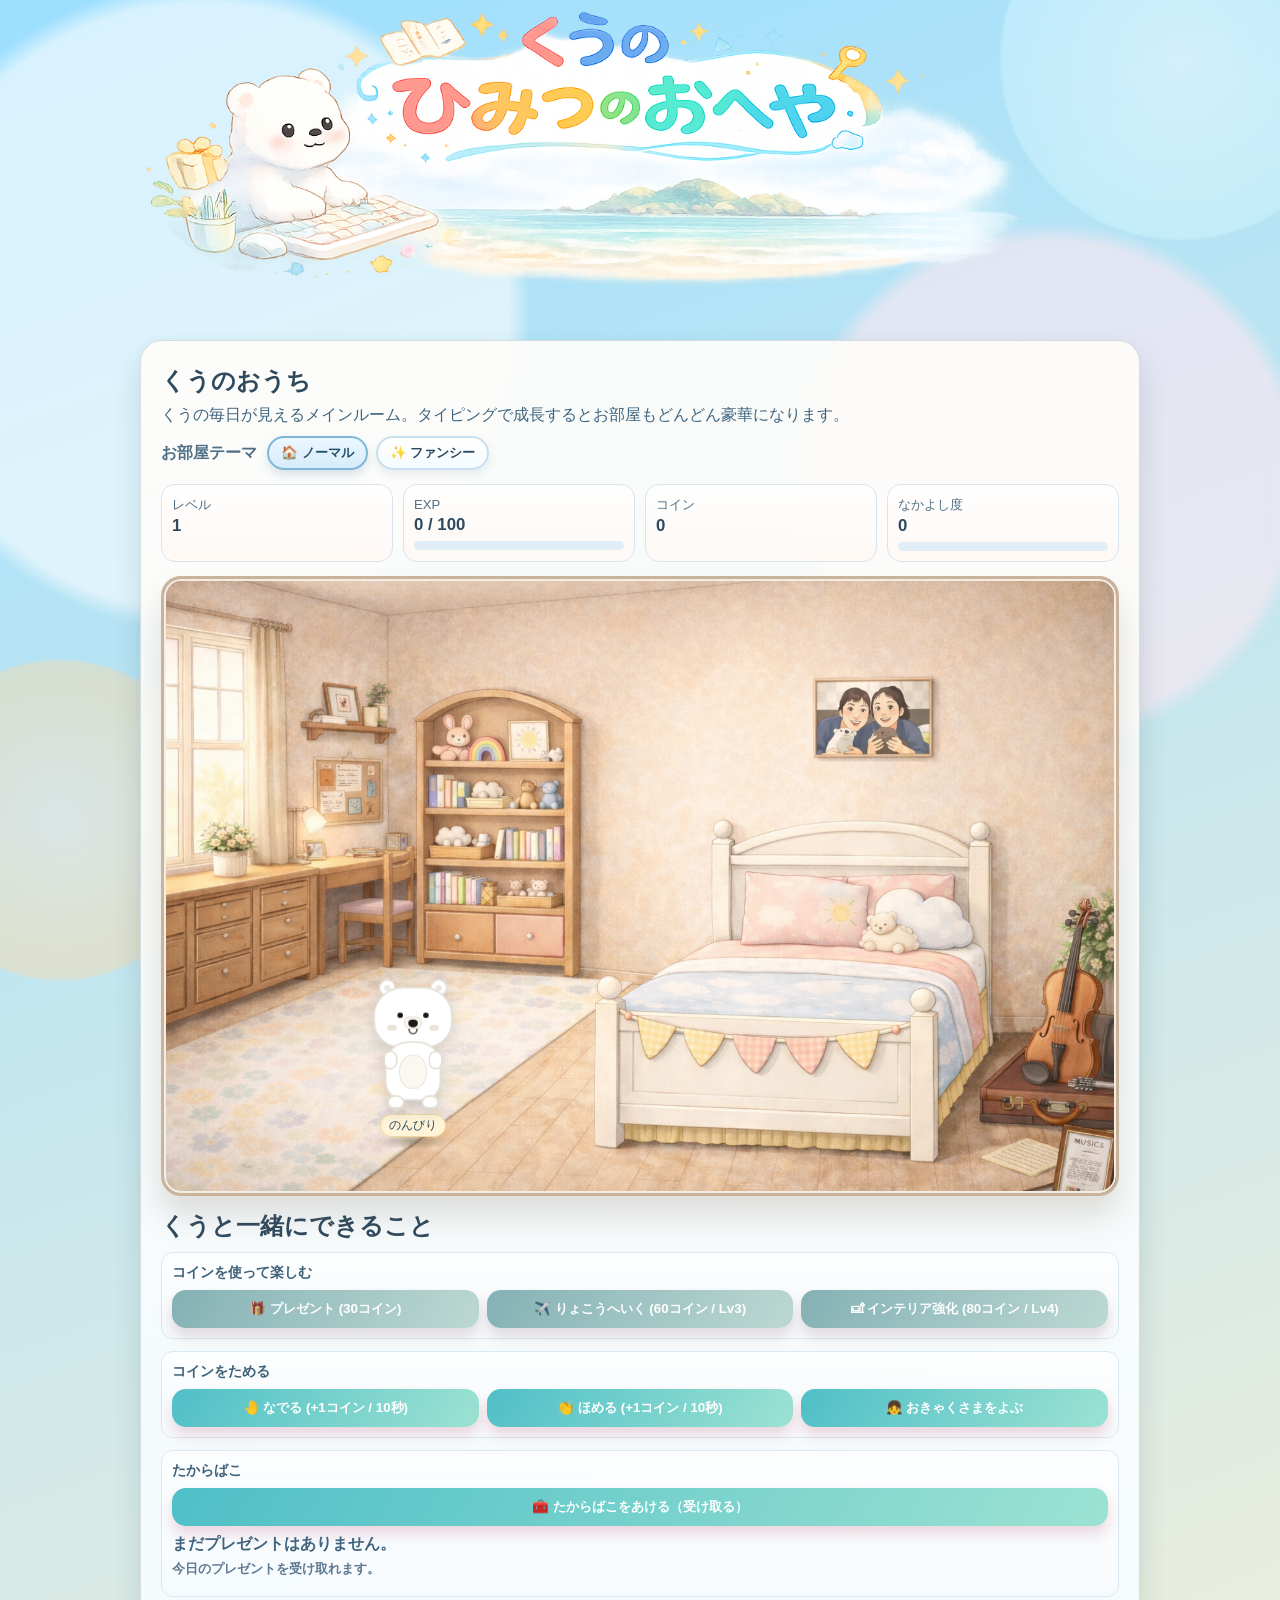
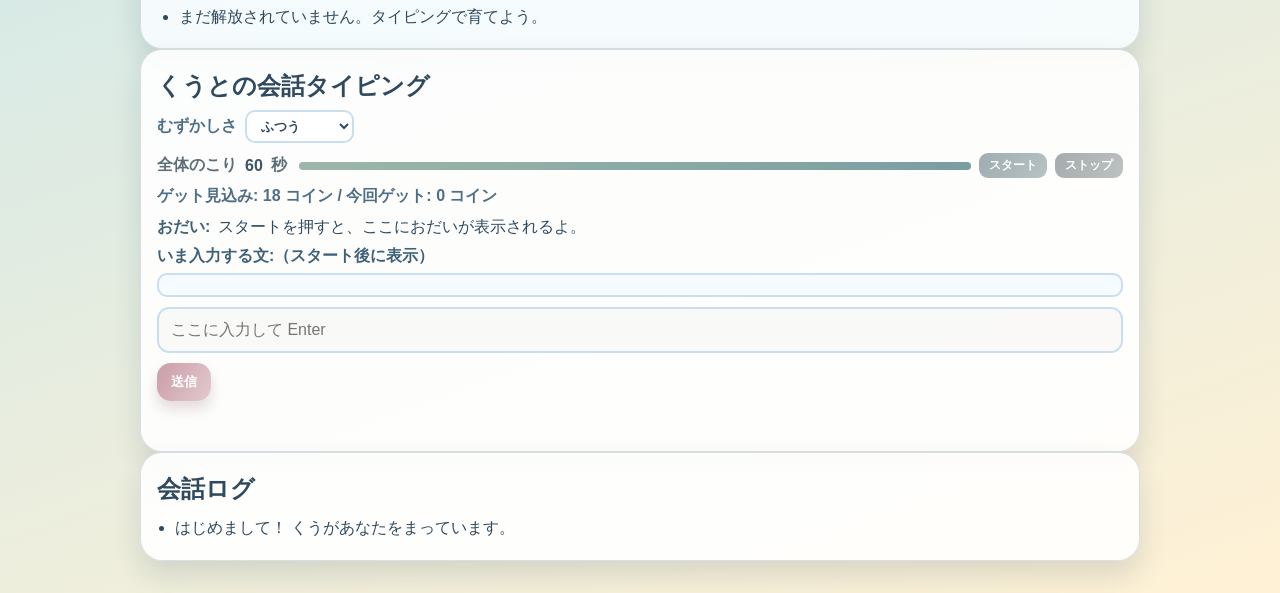
==== commit 91067f2a: "Update assets and UI before GitHub deploy" ====
--- a/index.html
+++ b/index.html
@@ -68,6 +68,7 @@
             <div class="kuu-body">
               <i class="ear ear-left"></i>
               <i class="ear ear-right"></i>
+              <i class="kuu-ribbon" aria-hidden="true"></i>
               <div class="head">
                 <i class="eye eye-left"></i>
                 <i class="eye eye-right"></i>
@@ -83,6 +84,8 @@
               <i class="paw paw-right paw-arm"></i>
               <i class="paw paw-leg paw-leg-left"></i>
               <i class="paw paw-leg paw-leg-right"></i>
+              <i class="travel-sunglasses" aria-hidden="true"></i>
+              <i class="travel-carry" aria-hidden="true"></i>
             </div>
             <div id="kuuMood" class="kuu-mood">のんびり</div>
             <p id="kuuSpeech" class="kuu-speech"></p>
@@ -123,11 +126,32 @@
 
         <section class="actions">
           <h2>くうと一緒にできること</h2>
-          <div class="action-grid">
-            <button id="giftBtn" class="action-btn">🎁 プレゼント (30コイン)</button>
-            <button id="tripBtn" class="action-btn">✈️ りょこうへいく (60コイン / Lv3)</button>
-            <button id="interiorBtn" class="action-btn">🛋 インテリア強化 (80コイン / Lv4)</button>
-            <button id="guestBtn" class="action-btn">👧 おきゃくさまをよぶ</button>
+          <div class="action-groups">
+            <div class="action-group">
+              <p class="action-group-title">コインを使って楽しむ</p>
+              <div class="action-grid">
+                <button id="giftBtn" class="action-btn">🎁 プレゼント (30コイン)</button>
+                <button id="tripBtn" class="action-btn">✈️ りょこうへいく (60コイン / Lv3)</button>
+                <button id="interiorBtn" class="action-btn">🛋 インテリア強化 (80コイン / Lv4)</button>
+              </div>
+            </div>
+            <div class="action-group">
+              <p class="action-group-title">コインをためる</p>
+              <div class="action-grid">
+                <button id="petBtn" class="action-btn">🤚 なでる (+1コイン)</button>
+                <button id="praiseBtn" class="action-btn">👏 ほめる (+1コイン)</button>
+                <button id="guestBtn" class="action-btn">👧 おきゃくさまをよぶ</button>
+              </div>
+            </div>
+            <div class="action-group">
+              <p class="action-group-title">たからばこ</p>
+              <div class="action-grid">
+                <button id="treasureBtn" class="action-btn">🧰 たからばこを見る</button>
+              </div>
+              <p id="treasureSummary" class="treasure-summary">まだプレゼントはありません。</p>
+              <p id="treasureCountdown" class="treasure-countdown"></p>
+              <div id="treasureGallery" class="treasure-gallery" hidden></div>
+            </div>
           </div>
           <ul id="unlockList" class="unlock-list"></ul>
         </section>
--- a/style.css
+++ b/style.css
@@ -72,9 +72,9 @@
   position: relative;
   z-index: 1;
   width: min(1000px, 94vw);
-  margin: 6px auto 32px;
+  margin: 0 auto 32px;
   display: grid;
-  gap: 4px;
+  gap: 0;
 }
 
 .card {
@@ -104,12 +104,15 @@
   display: flex;
   justify-content: flex-start;
   align-items: flex-start;
-  padding: 0 4px 0;
+  padding: 0;
+  margin: 0;
   border: 0;
   border-radius: 0;
-  background: linear-gradient(180deg, #f4f9fc 0%, #f4f9fc94 34%, #f4f9fc3b 58%, #f4f9fc00 100%);
+  background: transparent;
   box-shadow: none;
   overflow: visible;
+  min-height: 0;
+  line-height: 0;
 }
 
 .hero.title-strip::after {
@@ -117,9 +120,10 @@
 }
 
 .title-strip-image {
+  position: relative;
   display: block;
-  width: min(100%, 560px);
-  max-height: 92px;
+  width: min(100%, 960px);
+  max-height: 340px;
   height: auto;
   margin: 0;
   object-fit: contain;
@@ -443,6 +447,25 @@
   margin: 14px 0 10px;
 }
 
+.action-groups {
+  display: grid;
+  gap: 12px;
+}
+
+.action-group {
+  background: linear-gradient(180deg, #ffffffb8, #f7fbffb8);
+  border: 1px solid #d9e8f2;
+  border-radius: 12px;
+  padding: 10px;
+}
+
+.action-group-title {
+  margin: 0 0 8px;
+  font-weight: 800;
+  color: #3f6178;
+  font-size: 0.9rem;
+}
+
 .action-grid {
   display: grid;
   grid-template-columns: repeat(auto-fit, minmax(190px, 1fr));
@@ -456,6 +479,59 @@
 .unlock-list {
   margin: 10px 0 0;
   padding-left: 18px;
+}
+
+.treasure-summary {
+  margin: 8px 0 6px;
+  color: #40647e;
+  font-weight: 700;
+}
+
+.treasure-countdown {
+  margin: 0 0 6px;
+  color: #5e7890;
+  font-size: 0.8rem;
+  font-weight: 700;
+}
+
+.treasure-gallery {
+  display: grid;
+  grid-template-columns: repeat(auto-fill, minmax(92px, 1fr));
+  gap: 8px;
+  margin-top: 8px;
+  max-height: 220px;
+  overflow: auto;
+}
+
+.treasure-card {
+  border: 1px solid #d9e8f2;
+  border-radius: 10px;
+  background: linear-gradient(180deg, #f8fdff, #edf7fc);
+  padding: 6px;
+}
+
+.treasure-photo {
+  aspect-ratio: 1 / 1;
+  border-radius: 8px;
+  display: grid;
+  place-items: center;
+  font-size: 1.6rem;
+  background:
+    radial-gradient(circle at 22% 18%, #ffffffcc 0 24%, transparent 25%),
+    linear-gradient(145deg, #d9f0fb, #f5f9ff);
+}
+
+.treasure-meta {
+  margin-top: 5px;
+  font-size: 0.64rem;
+  color: #3f6178;
+  line-height: 1.3;
+}
+
+.treasure-empty {
+  margin: 4px 0 0;
+  color: #4f6f86;
+  font-size: 0.82rem;
 }
 
 .room {
@@ -488,8 +564,63 @@
   background: url("./beach.png") center / cover no-repeat;
 }
 
-.room.room-image.room-theme-hawaii > :not(#kuuInRoom) {
+.room.room-image.room-theme-hiroshima {
+  background: url("./hiroshima.png") center / cover no-repeat;
+}
+
+.room.room-image.room-theme-hawaii > :not(#kuuInRoom),
+.room.room-image.room-theme-hiroshima > :not(#kuuInRoom) {
   display: none !important;
+}
+
+.travel-sunglasses,
+.travel-carry {
+  display: none;
+  position: absolute;
+  z-index: 4;
+}
+
+.travel-sunglasses {
+  top: -2px;
+  left: 24px;
+  width: 70px;
+  height: 20px;
+  border-radius: 0;
+  background: url("./さんぐらす−1.png") center / contain no-repeat;
+  border: 0;
+}
+
+.travel-sunglasses::before,
+.travel-sunglasses::after {
+  content: none;
+}
+
+.travel-carry {
+  right: -6px;
+  top: 86px;
+  width: 44px;
+  height: 78px;
+  border-radius: 11px;
+  background: linear-gradient(180deg, #9fd5ff, #74afd8);
+  border: 3px solid #4a7ea5;
+  box-shadow: 0 6px 10px rgba(58, 84, 105, 0.24);
+}
+
+.travel-carry::before {
+  content: "";
+  position: absolute;
+  left: 12px;
+  top: -12px;
+  width: 16px;
+  height: 10px;
+  border: 3px solid #4a7ea5;
+  border-bottom: 0;
+  border-radius: 10px 10px 0 0;
+}
+
+.room.room-image.room-theme-hiroshima .travel-sunglasses,
+.room.room-image.room-theme-hiroshima .travel-carry {
+  display: block;
 }
 
 .room.room-image::before,
@@ -984,6 +1115,47 @@
   right: 15px;
 }
 
+
+.kuu-ribbon {
+  display: none;
+  position: absolute;
+  top: 6px;
+  right: 20px;
+  width: 16px;
+  height: 14px;
+  z-index: 3;
+  background: linear-gradient(180deg, #ffd7ef, #ffb9e0);
+  border: 1px solid #dca7cb;
+  border-radius: 6px;
+  box-shadow: 0 1px 0 rgba(255, 255, 255, 0.65);
+}
+
+.kuu-ribbon::before,
+.kuu-ribbon::after {
+  content: "";
+  position: absolute;
+  top: 1px;
+  width: 11px;
+  height: 10px;
+  background: linear-gradient(180deg, #ffe4f4, #ffc8e8);
+  border: 1px solid #dca7cb;
+  border-radius: 70% 70% 65% 65%;
+}
+
+.kuu-ribbon::before {
+  left: -8px;
+  transform: rotate(-20deg);
+}
+
+.kuu-ribbon::after {
+  right: -8px;
+  transform: rotate(20deg);
+}
+
+.room.room-image.room-theme-fancy .kuu-ribbon {
+  display: block;
+}
+
 .head {
   position: absolute;
   left: 8px;
@@ -2294,12 +2466,12 @@
   }
 
   .hero.title-strip {
-    padding: 0;
+    min-height: 0;
   }
 
   .title-strip-image {
-    width: min(100%, 420px);
-    max-height: 72px;
+    width: min(100%, 640px);
+    max-height: 240px;
   }
 
   .room {
@@ -2319,6 +2491,20 @@
     left: 255px;
     bottom: 168px;
     transform: translateX(-90px) translateY(12px) scale(0.72);
+  }
+
+  .travel-sunglasses {
+    top: -1px;
+    left: 27px;
+    width: 62px;
+    height: 18px;
+  }
+
+  .travel-carry {
+    right: -4px;
+    top: 92px;
+    width: 38px;
+    height: 68px;
   }
 
   .window {
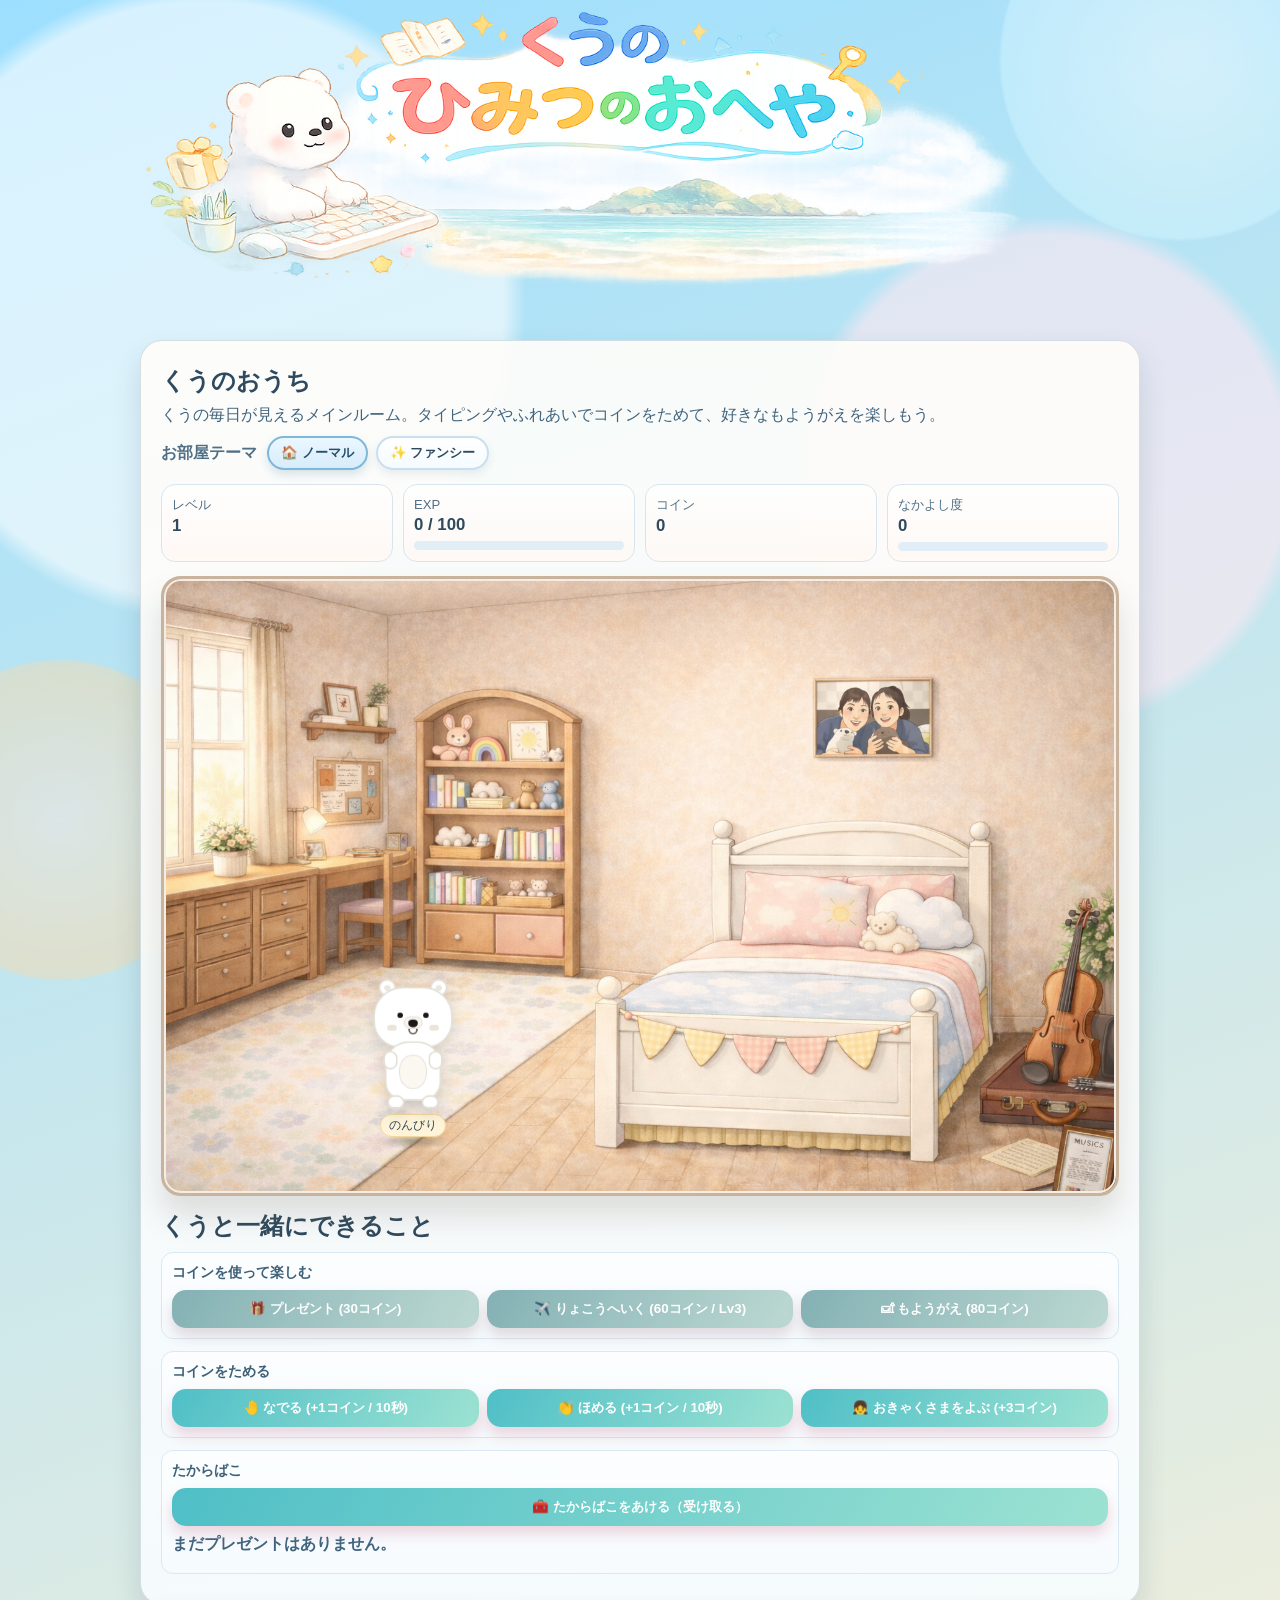
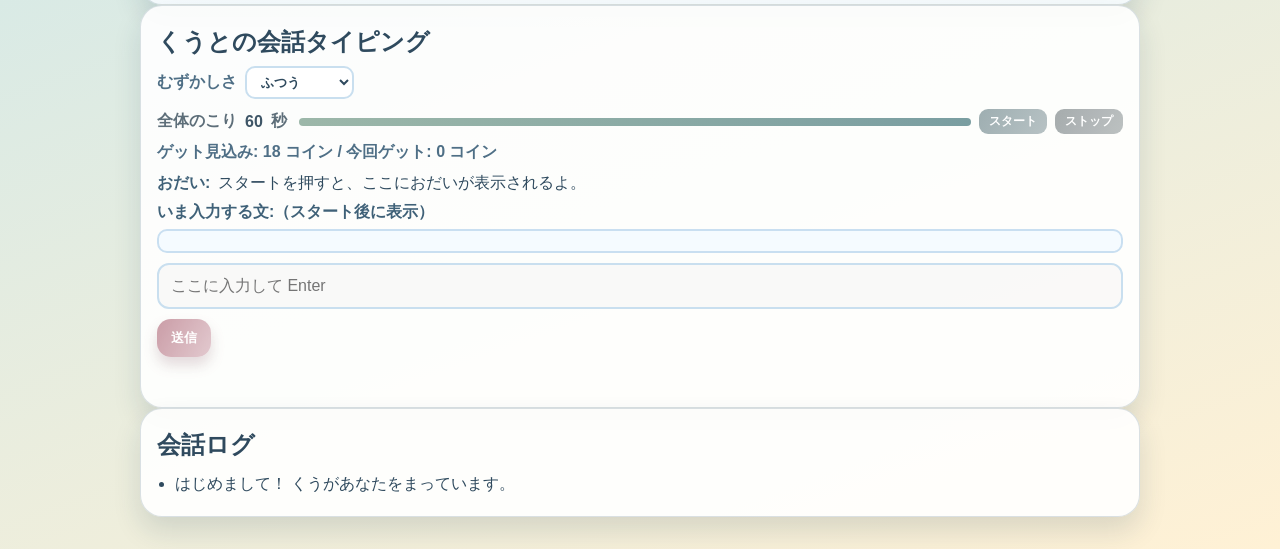
==== commit 9f0859a8: "Update game content and image assets" ====
--- a/index.html
+++ b/index.html
@@ -17,12 +17,17 @@
       <section class="home-main card">
         <div class="home-head">
           <h2>くうのおうち</h2>
-          <p>くうの毎日が見えるメインルーム。タイピングで成長するとお部屋もどんどん豪華になります。</p>
+          <p>くうの毎日が見えるメインルーム。タイピングやふれあいでコインをためて、好きなもようがえを楽しもう。</p>
           <div class="room-theme-row">
             <span class="room-theme-label">お部屋テーマ</span>
             <div class="room-theme-buttons" role="group" aria-label="お部屋テーマ">
               <button type="button" class="room-theme-btn" data-theme="normal">🏠 ノーマル</button>
               <button type="button" class="room-theme-btn" data-theme="fancy">✨ ファンシー</button>
+              <button type="button" class="room-theme-btn" data-theme="resort">🏝 リゾート</button>
+              <button type="button" class="room-theme-btn" data-theme="japaneseroom">🍵 わしつ</button>
+              <button type="button" class="room-theme-btn" data-theme="french">🕊 フランスふう</button>
+              <button type="button" class="room-theme-btn" data-theme="obake">👻 おばけ</button>
+              <button type="button" class="room-theme-btn" data-theme="snowdome">❄️ スノードーム</button>
             </div>
           </div>
         </div>
@@ -132,7 +137,7 @@
               <div class="action-grid">
                 <button id="giftBtn" class="action-btn">🎁 プレゼント (30コイン)</button>
                 <button id="tripBtn" class="action-btn">✈️ りょこうへいく (60コイン / Lv3)</button>
-                <button id="interiorBtn" class="action-btn">🛋 インテリア強化 (80コイン / Lv4)</button>
+                <button id="interiorBtn" class="action-btn">🛋 もようがえ (80コイン)</button>
               </div>
             </div>
             <div class="action-group">
@@ -140,7 +145,7 @@
               <div class="action-grid">
                 <button id="petBtn" class="action-btn">🤚 なでる (+1コイン)</button>
                 <button id="praiseBtn" class="action-btn">👏 ほめる (+1コイン)</button>
-                <button id="guestBtn" class="action-btn">👧 おきゃくさまをよぶ</button>
+                <button id="guestBtn" class="action-btn">👧 おきゃくさまをよぶ (+3コイン)</button>
               </div>
             </div>
             <div class="action-group">
@@ -189,6 +194,16 @@
       </section>
     </main>
 
+    <div id="roomThemeModal" class="room-theme-modal" hidden>
+      <div class="room-theme-modal-backdrop" data-close="true"></div>
+      <div class="room-theme-modal-panel" role="dialog" aria-modal="true" aria-label="もようがえの選択">
+        <h3>もようがえをえらぶ</h3>
+        <p class="room-theme-modal-copy">解放したいおへやをえらんでね（80コイン）</p>
+        <div id="roomThemeModalOptions" class="room-theme-modal-options"></div>
+        <button id="roomThemeModalClose" type="button" class="room-theme-modal-close">とじる</button>
+      </div>
+    </div>
+
     <script src="app.js"></script>
   </body>
 </html>
--- a/style.css
+++ b/style.css
@@ -488,6 +488,7 @@
 }
 
 .treasure-countdown {
+  display: none;
   margin: 0 0 6px;
   color: #5e7890;
   font-size: 0.8rem;
@@ -532,6 +533,71 @@
   margin: 4px 0 0;
   color: #4f6f86;
   font-size: 0.82rem;
+}
+
+.room-theme-modal[hidden] {
+  display: none;
+}
+
+.room-theme-modal {
+  position: fixed;
+  inset: 0;
+  z-index: 50;
+  display: grid;
+  place-items: center;
+}
+
+.room-theme-modal-backdrop {
+  position: absolute;
+  inset: 0;
+  background: rgba(39, 58, 74, 0.32);
+}
+
+.room-theme-modal-panel {
+  position: relative;
+  width: min(540px, calc(100vw - 24px));
+  border-radius: 18px;
+  border: 1px solid #d7e7f3;
+  background: linear-gradient(180deg, #ffffff, #f3fbff);
+  box-shadow: 0 14px 24px rgba(49, 79, 102, 0.2);
+  padding: 14px;
+}
+
+.room-theme-modal-panel h3 {
+  margin: 0;
+  color: #335b75;
+}
+
+.room-theme-modal-copy {
+  margin: 6px 0 10px;
+  color: #4f7087;
+  font-weight: 700;
+}
+
+.room-theme-modal-options {
+  display: grid;
+  grid-template-columns: repeat(auto-fit, minmax(150px, 1fr));
+  gap: 8px;
+}
+
+.room-theme-choice {
+  border: 2px solid #c9dfef;
+  border-radius: 12px;
+  padding: 10px 8px;
+  background: linear-gradient(180deg, #ffffff, #f4fbff);
+  color: #2f4a5e;
+  font-weight: 800;
+  box-shadow: 0 4px 8px rgba(74, 112, 138, 0.12);
+}
+
+.room-theme-choice:hover {
+  border-color: #90bfda;
+}
+
+.room-theme-modal-close {
+  margin-top: 10px;
+  width: 100%;
+  background: linear-gradient(120deg, #95acba, #bac9d2);
 }
 
 .room {
@@ -560,6 +626,26 @@
   background: url("./部屋_ファンシー.png") center / cover no-repeat;
 }
 
+.room.room-image.room-theme-resort {
+  background: url("./resort.png") center / cover no-repeat;
+}
+
+.room.room-image.room-theme-japaneseroom {
+  background: url("./japaneseroom.png") center / cover no-repeat;
+}
+
+.room.room-image.room-theme-french {
+  background: url("./french.png") center / cover no-repeat;
+}
+
+.room.room-image.room-theme-obake {
+  background: url("./obake.png") center / cover no-repeat;
+}
+
+.room.room-image.room-theme-snowdome {
+  background: url("./snowdome.png") center / cover no-repeat;
+}
+
 .room.room-image.room-theme-hawaii {
   background: url("./beach.png") center / cover no-repeat;
 }
@@ -568,8 +654,25 @@
   background: url("./hiroshima.png") center / cover no-repeat;
 }
 
+.room.room-image.room-theme-montsaintmichel {
+  background: url("./mont_saint _michel.png") center / cover no-repeat;
+}
+
+.room.room-image.room-theme-dubrovnik {
+  background: url("./dubrovnik.png") center / cover no-repeat;
+}
+
+.room.room-image.room-theme-newyork {
+  background: url("./newyork.png") center / cover no-repeat;
+}
+
 .room.room-image.room-theme-hawaii > :not(#kuuInRoom),
-.room.room-image.room-theme-hiroshima > :not(#kuuInRoom) {
+.room.room-image.room-theme-hiroshima > :not(#kuuInRoom),
+.room.room-image.room-theme-montsaintmichel > :not(#kuuInRoom),
+.room.room-image.room-theme-dubrovnik > :not(#kuuInRoom),
+.room.room-image.room-theme-newyork > :not(#kuuInRoom),
+.room.room-image.room-theme-obake > :not(#kuuInRoom),
+.room.room-image.room-theme-snowdome > :not(#kuuInRoom) {
   display: none !important;
 }
 
@@ -654,6 +757,10 @@
   background: url("./テーブル.png") center / contain no-repeat;
   z-index: 6;
   pointer-events: none;
+}
+
+.room.room-image:not(.room-theme-normal):not(.room-theme-fancy) .left-table {
+  display: none !important;
 }
 
 .guest-visit {
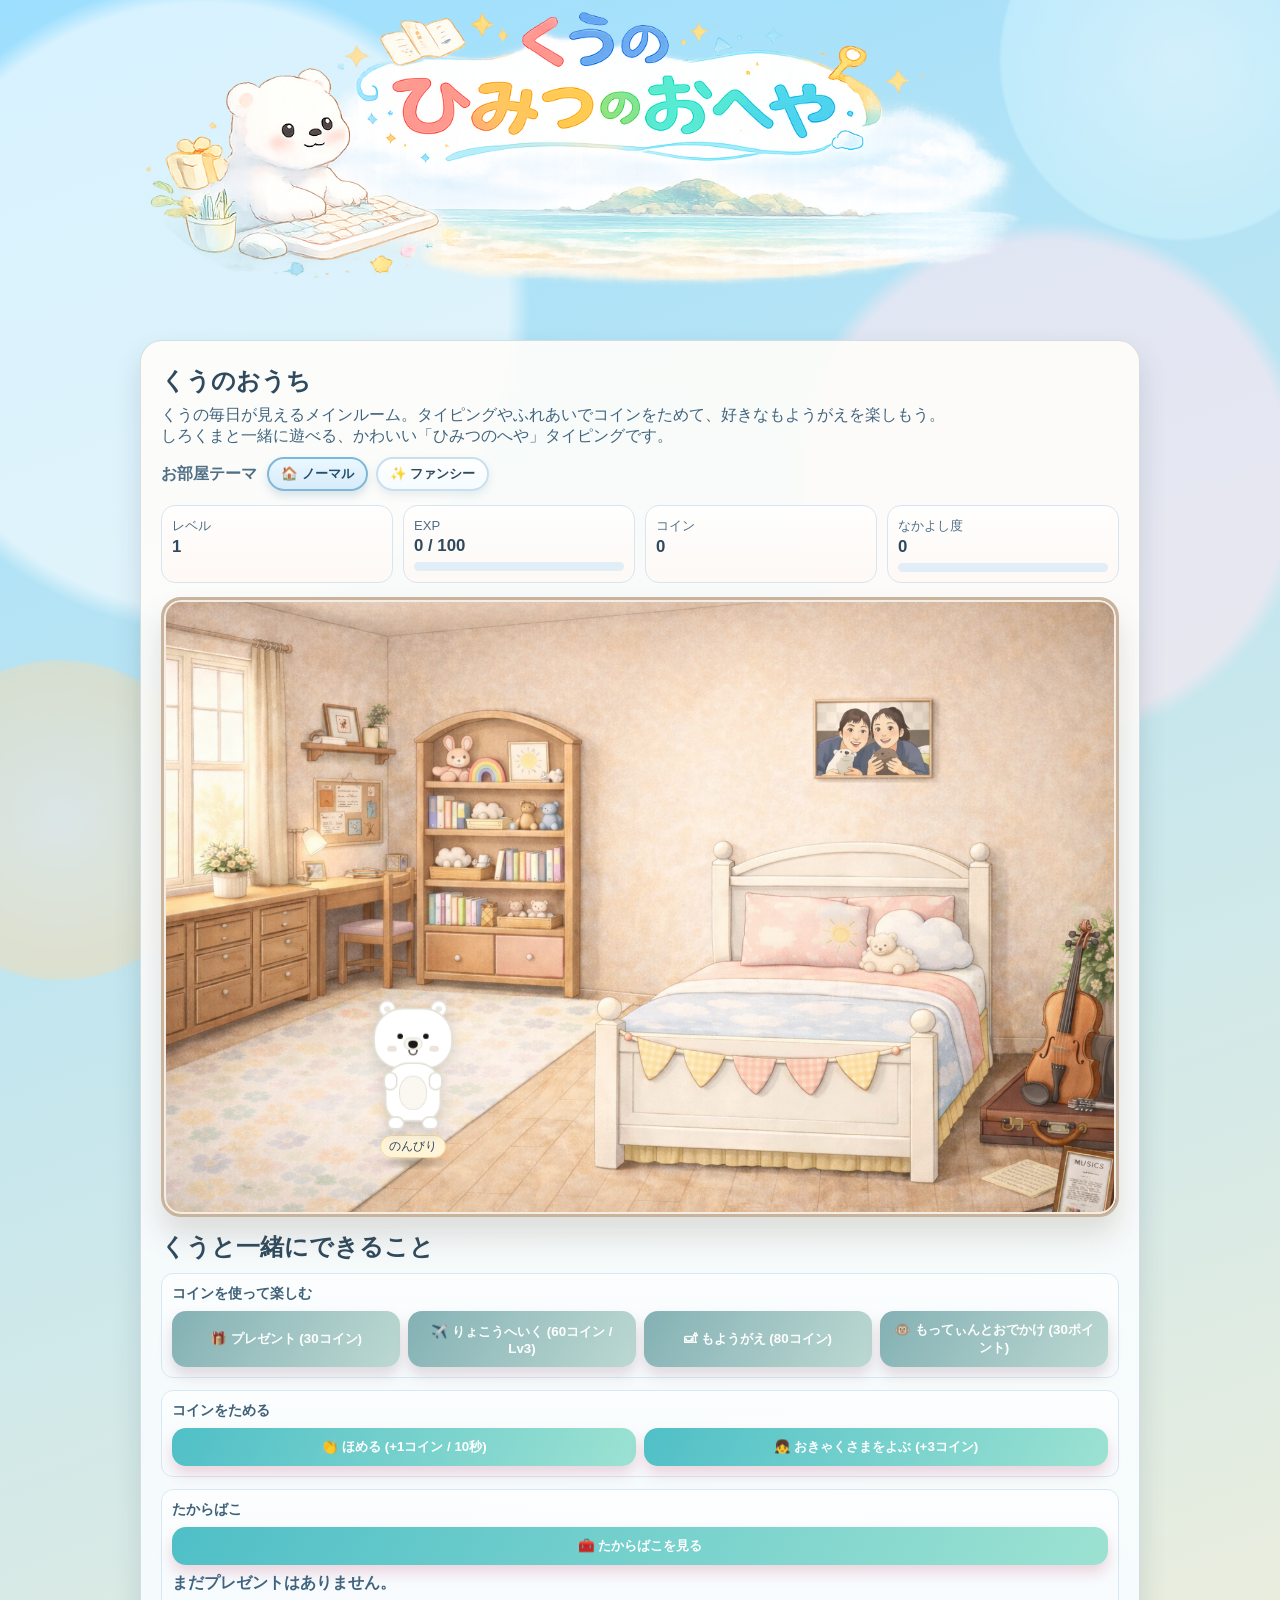
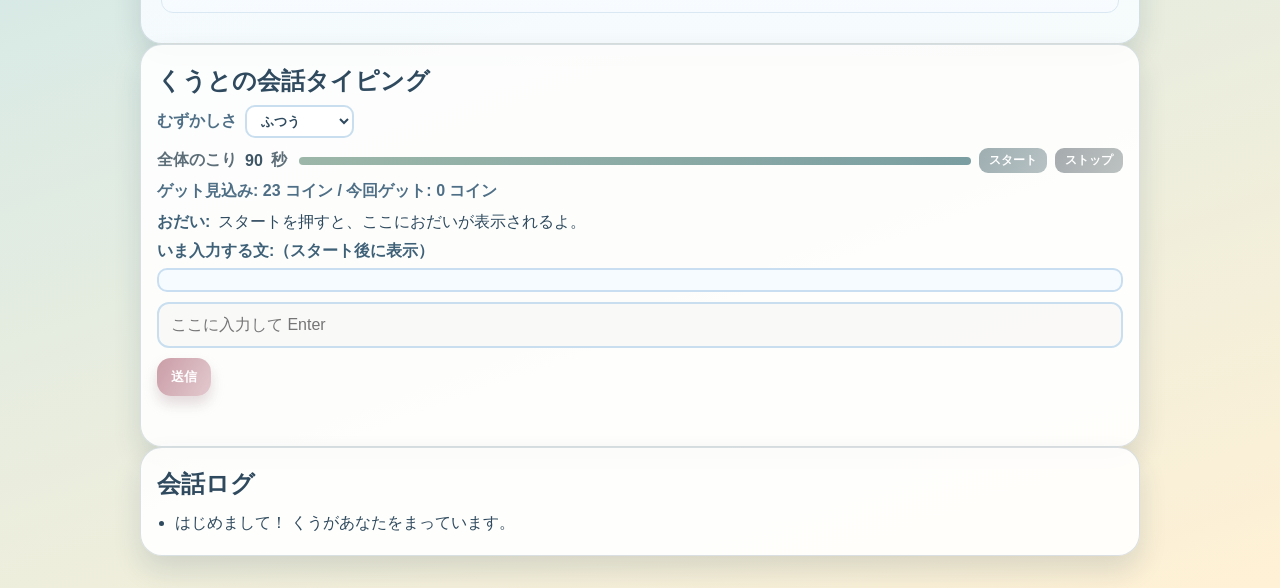
==== commit 0ff2eba8: "feat: apply UI/game updates and SEO setup" ====
--- a/index.html
+++ b/index.html
@@ -3,14 +3,63 @@
   <head>
     <meta charset="UTF-8" />
     <meta name="viewport" content="width=device-width, initial-scale=1.0" />
-    <title>くうのひみつのおへや</title>
+    <title>しろくまタイピング｜くうのひみつのおへや【かわいいタイピングゲーム】</title>
+    <meta
+      name="description"
+      content="しろくまのくうと遊べる、かわいいタイピングゲーム。ひみつのへやをテーマに、コインをためてお部屋を解放しながら楽しくタイピング練習できます。"
+    />
+    <meta name="keywords" content="しろくま, タイピング, かわいい, ひみつのへや, タイピングゲーム" />
+    <meta name="robots" content="index,follow,max-image-preview:large" />
+    <link rel="canonical" href="https://main.dle2aoc5t2s70.amplifyapp.com/" />
+    <meta property="og:type" content="website" />
+    <meta property="og:locale" content="ja_JP" />
+    <meta property="og:site_name" content="くうのひみつのおへや" />
+    <meta property="og:url" content="https://main.dle2aoc5t2s70.amplifyapp.com/" />
+    <meta property="og:title" content="しろくまタイピング｜くうのひみつのおへや" />
+    <meta
+      property="og:description"
+      content="しろくまのくうと一緒に遊ぶ、かわいいタイピング。ひみつのへやでコインを集めてお部屋を増やそう。"
+    />
+    <meta property="og:image" content="title.png" />
+    <meta property="og:image:alt" content="しろくまタイピング くうのひみつのおへや のタイトル画像" />
+    <meta name="twitter:card" content="summary_large_image" />
+    <meta name="twitter:title" content="しろくまタイピング｜くうのひみつのおへや" />
+    <meta
+      name="twitter:description"
+      content="しろくまと遊ぶ、かわいいタイピングゲーム。ひみつのへやで楽しく練習。"
+    />
+    <meta name="twitter:image" content="title.png" />
+    <meta name="twitter:image:alt" content="しろくまタイピング くうのひみつのおへや のタイトル画像" />
+    <meta name="theme-color" content="#dce7ef" />
     <link rel="stylesheet" href="style.css" />
+    <script type="application/ld+json">
+      {
+        "@context": "https://schema.org",
+        "@type": "WebSite",
+        "name": "くうのひみつのおへや",
+        "inLanguage": "ja",
+        "description": "しろくまのくうと遊べる、かわいいタイピングゲーム。",
+        "keywords": ["しろくま", "タイピング", "かわいい", "ひみつのへや"]
+      }
+    </script>
+    <script type="application/ld+json">
+      {
+        "@context": "https://schema.org",
+        "@type": "WebApplication",
+        "name": "しろくまタイピング｜くうのひみつのおへや",
+        "applicationCategory": "GameApplication",
+        "operatingSystem": "Web",
+        "inLanguage": "ja",
+        "description": "しろくまのくうと遊べる、かわいいタイピングゲーム。タイピング練習を続けながら、お部屋テーマを楽しめます。"
+      }
+    </script>
   </head>
   <body>
     <div class="bg-shape shape-a"></div>
     <div class="bg-shape shape-b"></div>
     <main class="app">
       <header class="hero title-strip" aria-label="くうのひみつのおへや">
+        <h1 class="sr-only">しろくまのかわいいタイピングゲーム くうのひみつのおへや</h1>
         <img class="title-strip-image" src="title.png" alt="くうのひみつのおへや" />
       </header>
 
@@ -18,6 +67,7 @@
         <div class="home-head">
           <h2>くうのおうち</h2>
           <p>くうの毎日が見えるメインルーム。タイピングやふれあいでコインをためて、好きなもようがえを楽しもう。</p>
+          <p>しろくまと一緒に遊べる、かわいい「ひみつのへや」タイピングです。</p>
           <div class="room-theme-row">
             <span class="room-theme-label">お部屋テーマ</span>
             <div class="room-theme-buttons" role="group" aria-label="お部屋テーマ">
@@ -28,6 +78,8 @@
               <button type="button" class="room-theme-btn" data-theme="french">🕊 フランスふう</button>
               <button type="button" class="room-theme-btn" data-theme="obake">👻 おばけ</button>
               <button type="button" class="room-theme-btn" data-theme="snowdome">❄️ スノードーム</button>
+              <button type="button" class="room-theme-btn" data-theme="safari">🦒 サファリ</button>
+              <button type="button" class="room-theme-btn" data-theme="aquarium">🐬 すいぞくかん</button>
             </div>
           </div>
         </div>
@@ -69,7 +121,7 @@
           </div>
           <div class="curtain curtain-left"></div>
           <div class="curtain curtain-right"></div>
-          <div id="kuuInRoom" class="kuu-in-room mood-idle" aria-label="おうちのくう">
+          <div id="kuuInRoom" class="kuu-in-room mood-idle" aria-label="おうちのくう（タップでなでる）" role="button" tabindex="0">
             <div class="kuu-body">
               <i class="ear ear-left"></i>
               <i class="ear ear-right"></i>
@@ -138,6 +190,7 @@
                 <button id="giftBtn" class="action-btn">🎁 プレゼント (30コイン)</button>
                 <button id="tripBtn" class="action-btn">✈️ りょこうへいく (60コイン / Lv3)</button>
                 <button id="interiorBtn" class="action-btn">🛋 もようがえ (80コイン)</button>
+                <button id="motteinBtn" class="action-btn">🐵 もってぃんとおでかけ (30ポイント)</button>
               </div>
             </div>
             <div class="action-group">
--- a/style.css
+++ b/style.css
@@ -646,6 +646,14 @@
   background: url("./snowdome.png") center / cover no-repeat;
 }
 
+.room.room-image.room-theme-safari {
+  background: url("./safariroom.png") center / cover no-repeat;
+}
+
+.room.room-image.room-theme-aquarium {
+  background: url("./aquarium.png") center / cover no-repeat;
+}
+
 .room.room-image.room-theme-hawaii {
   background: url("./beach.png") center / cover no-repeat;
 }
@@ -664,6 +672,14 @@
 
 .room.room-image.room-theme-newyork {
   background: url("./newyork.png") center / cover no-repeat;
+}
+
+.room.room-image.room-theme-osakaexpo {
+  background: url("./osaka_expo.png") center / cover no-repeat;
+}
+
+.room.room-image.room-theme-gomiyashiki {
+  background: url("./ゴミ屋敷.png") center / cover no-repeat;
 }
 
 .room.room-image.room-theme-hawaii > :not(#kuuInRoom),
@@ -671,8 +687,13 @@
 .room.room-image.room-theme-montsaintmichel > :not(#kuuInRoom),
 .room.room-image.room-theme-dubrovnik > :not(#kuuInRoom),
 .room.room-image.room-theme-newyork > :not(#kuuInRoom),
-.room.room-image.room-theme-obake > :not(#kuuInRoom),
-.room.room-image.room-theme-snowdome > :not(#kuuInRoom) {
+.room.room-image.room-theme-osakaexpo > :not(#kuuInRoom),
+.room.room-image.room-theme-obake > :not(#kuuInRoom):not(#giftEvent),
+.room.room-image.room-theme-snowdome > :not(#kuuInRoom):not(#giftEvent) {
+  display: none !important;
+}
+
+.room.room-image.room-theme-gomiyashiki > :not(#kuuInRoom):not(#guestVisit):not(#giftEvent) {
   display: none !important;
 }
 
@@ -721,8 +742,12 @@
   border-radius: 10px 10px 0 0;
 }
 
-.room.room-image.room-theme-hiroshima .travel-sunglasses,
-.room.room-image.room-theme-hiroshima .travel-carry {
+.room.room-image.room-theme-hiroshima .travel-sunglasses {
+  display: block;
+}
+
+.room.room-image.room-theme-hiroshima .travel-carry,
+.room.room-image.room-theme-montsaintmichel .travel-carry {
   display: block;
 }
 
@@ -757,6 +782,18 @@
   background: url("./テーブル.png") center / contain no-repeat;
   z-index: 6;
   pointer-events: none;
+}
+
+.sr-only {
+  position: absolute;
+  width: 1px;
+  height: 1px;
+  padding: 0;
+  margin: -1px;
+  overflow: hidden;
+  clip: rect(0, 0, 0, 0);
+  white-space: nowrap;
+  border: 0;
 }
 
 .room.room-image:not(.room-theme-normal):not(.room-theme-fancy) .left-table {
@@ -1169,6 +1206,7 @@
   transform-style: preserve-3d;
   will-change: transform;
   animation: kuuBob 2.4s ease-in-out infinite;
+  cursor: pointer;
 }
 
 .kuu-in-room::before {
@@ -1184,6 +1222,12 @@
   z-index: -1;
   pointer-events: none;
   animation: kuuShadowPulse 2.4s ease-in-out infinite;
+}
+
+.kuu-in-room:focus-visible {
+  outline: 3px solid #ff9ecf;
+  outline-offset: 6px;
+  border-radius: 12px;
 }
 
 .kuu-body {
